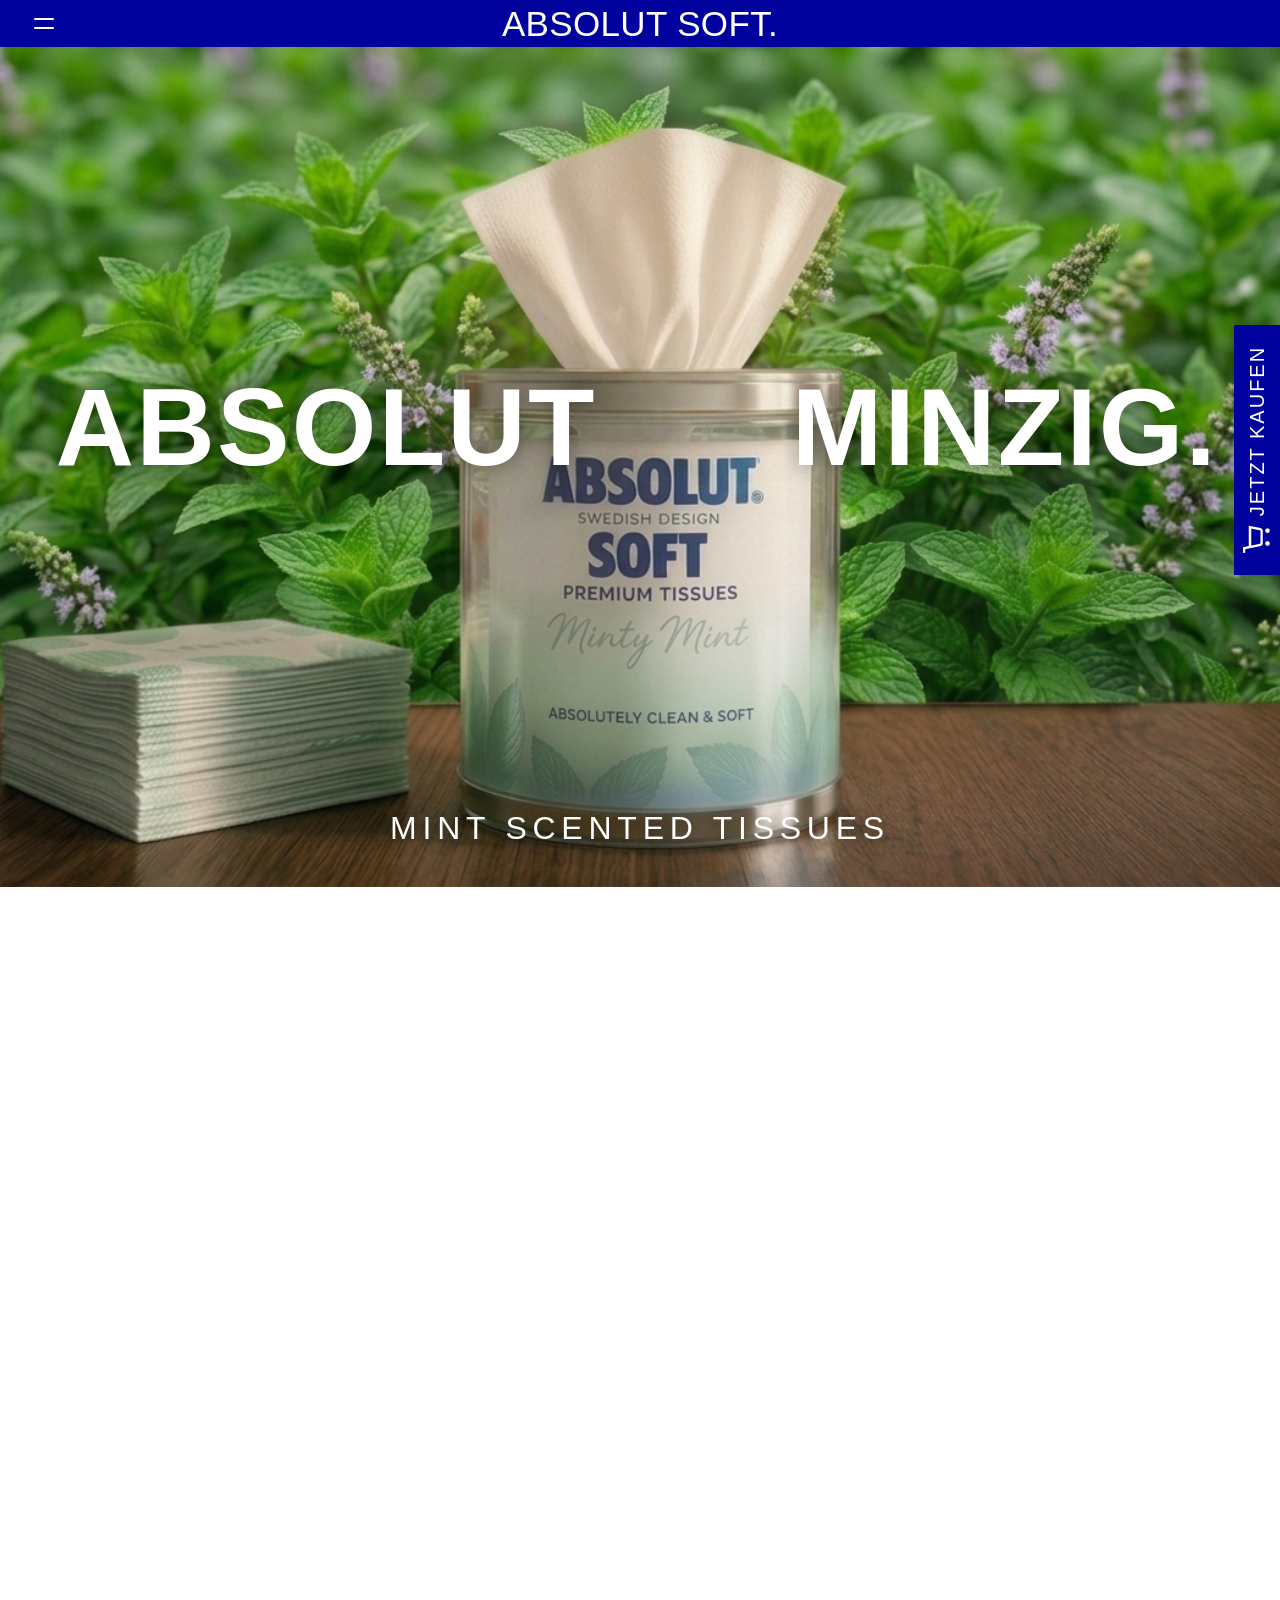
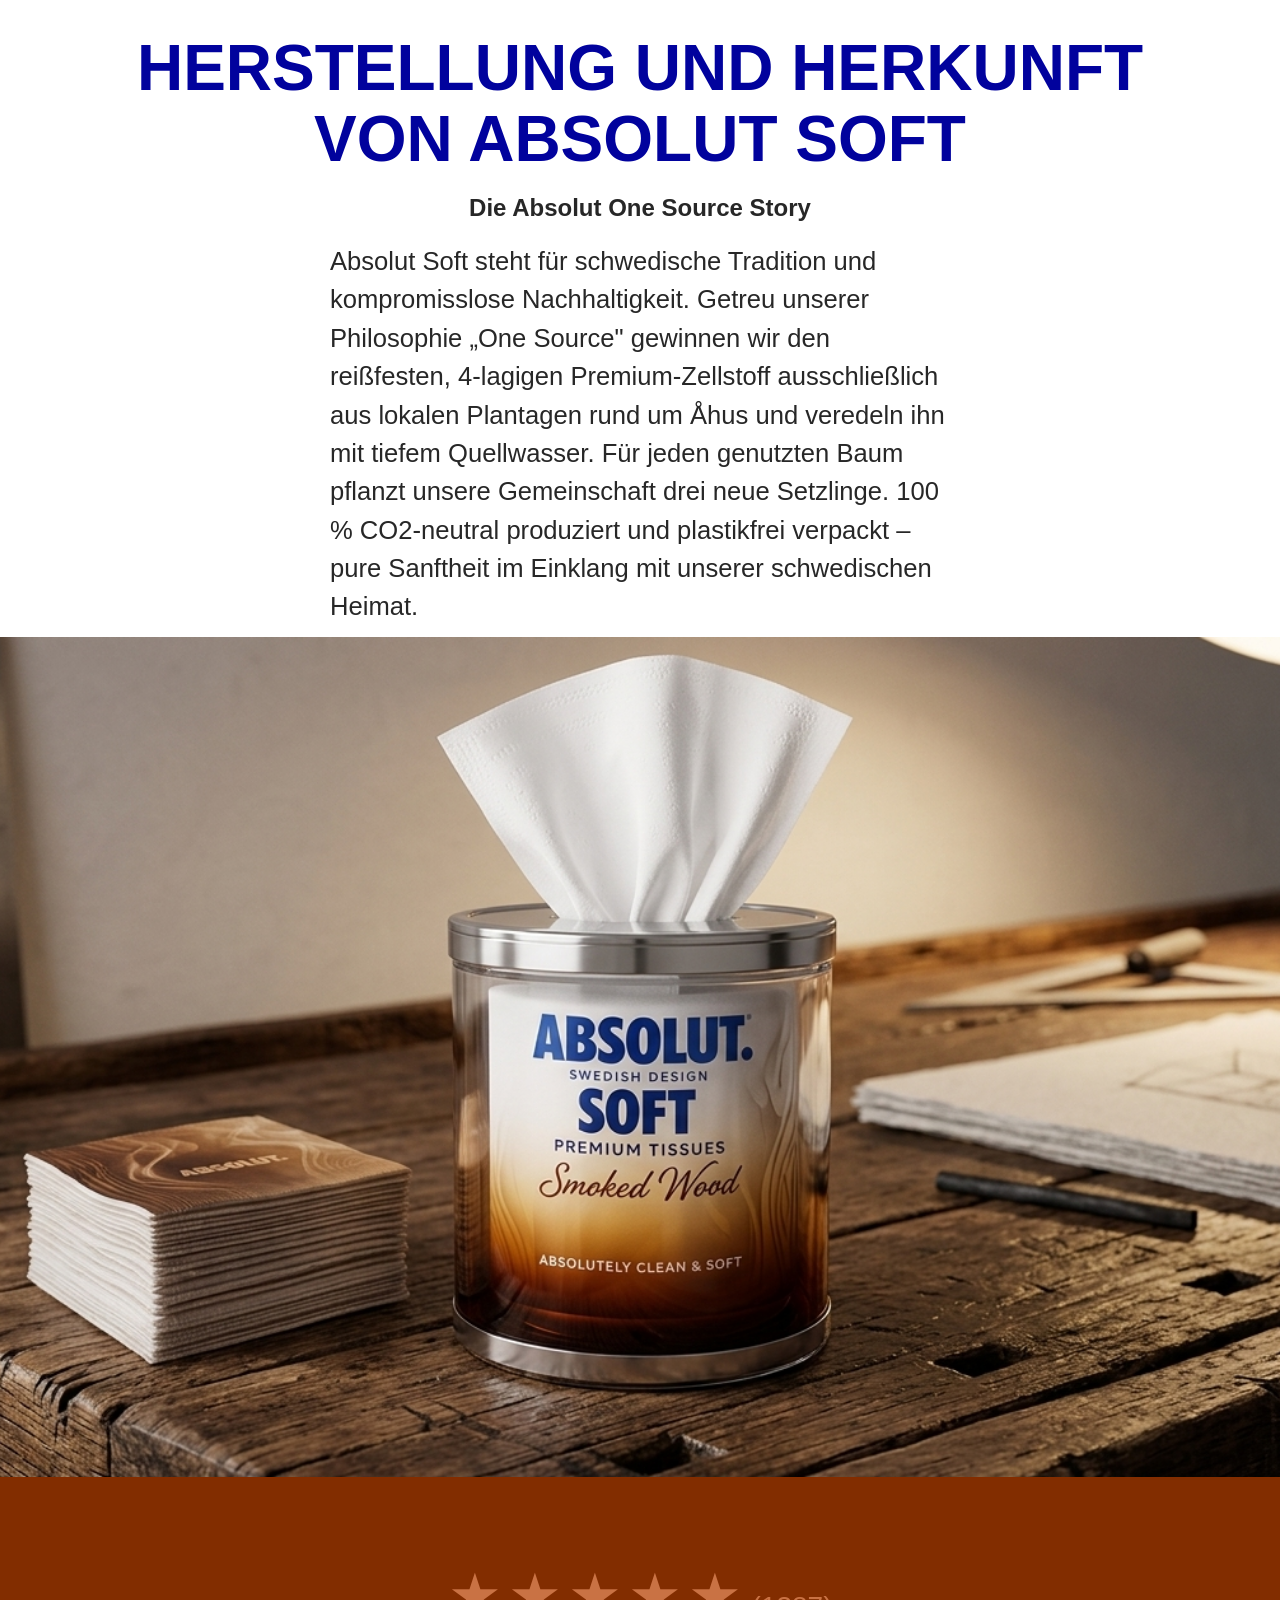
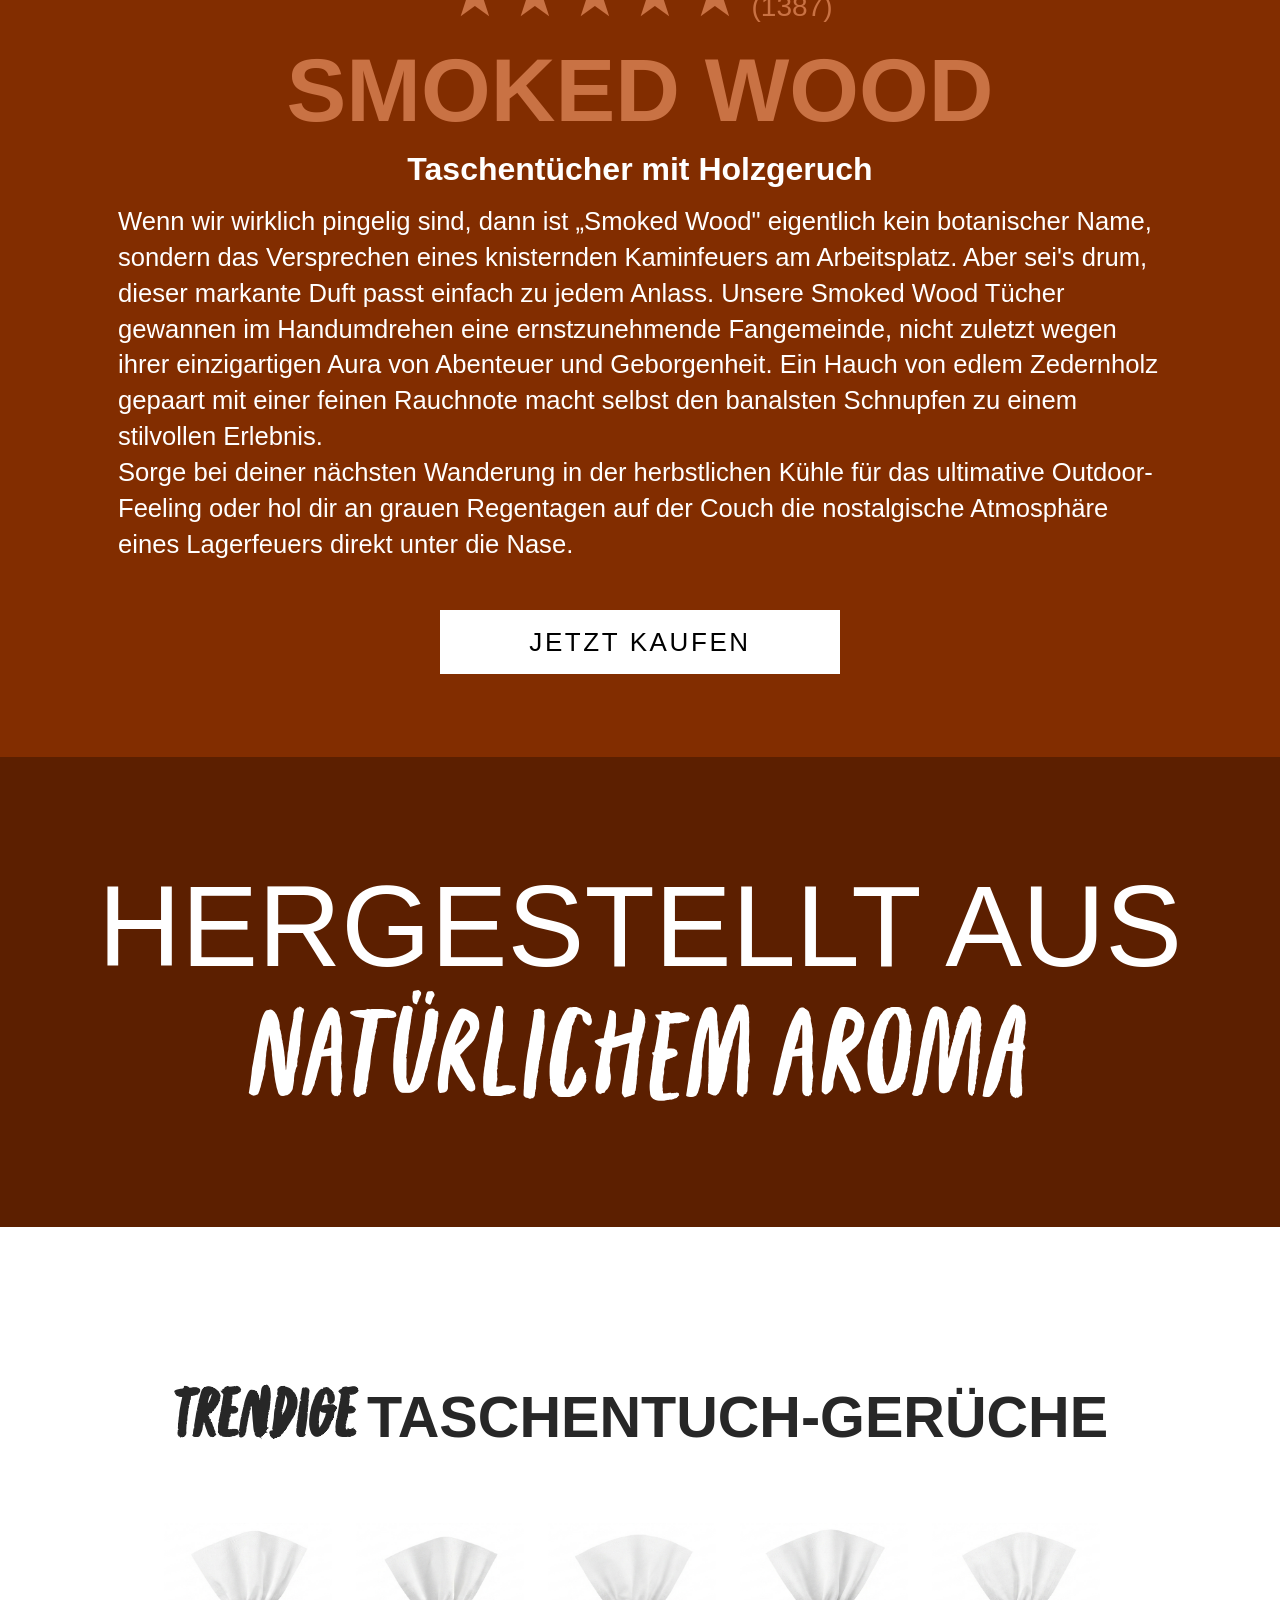
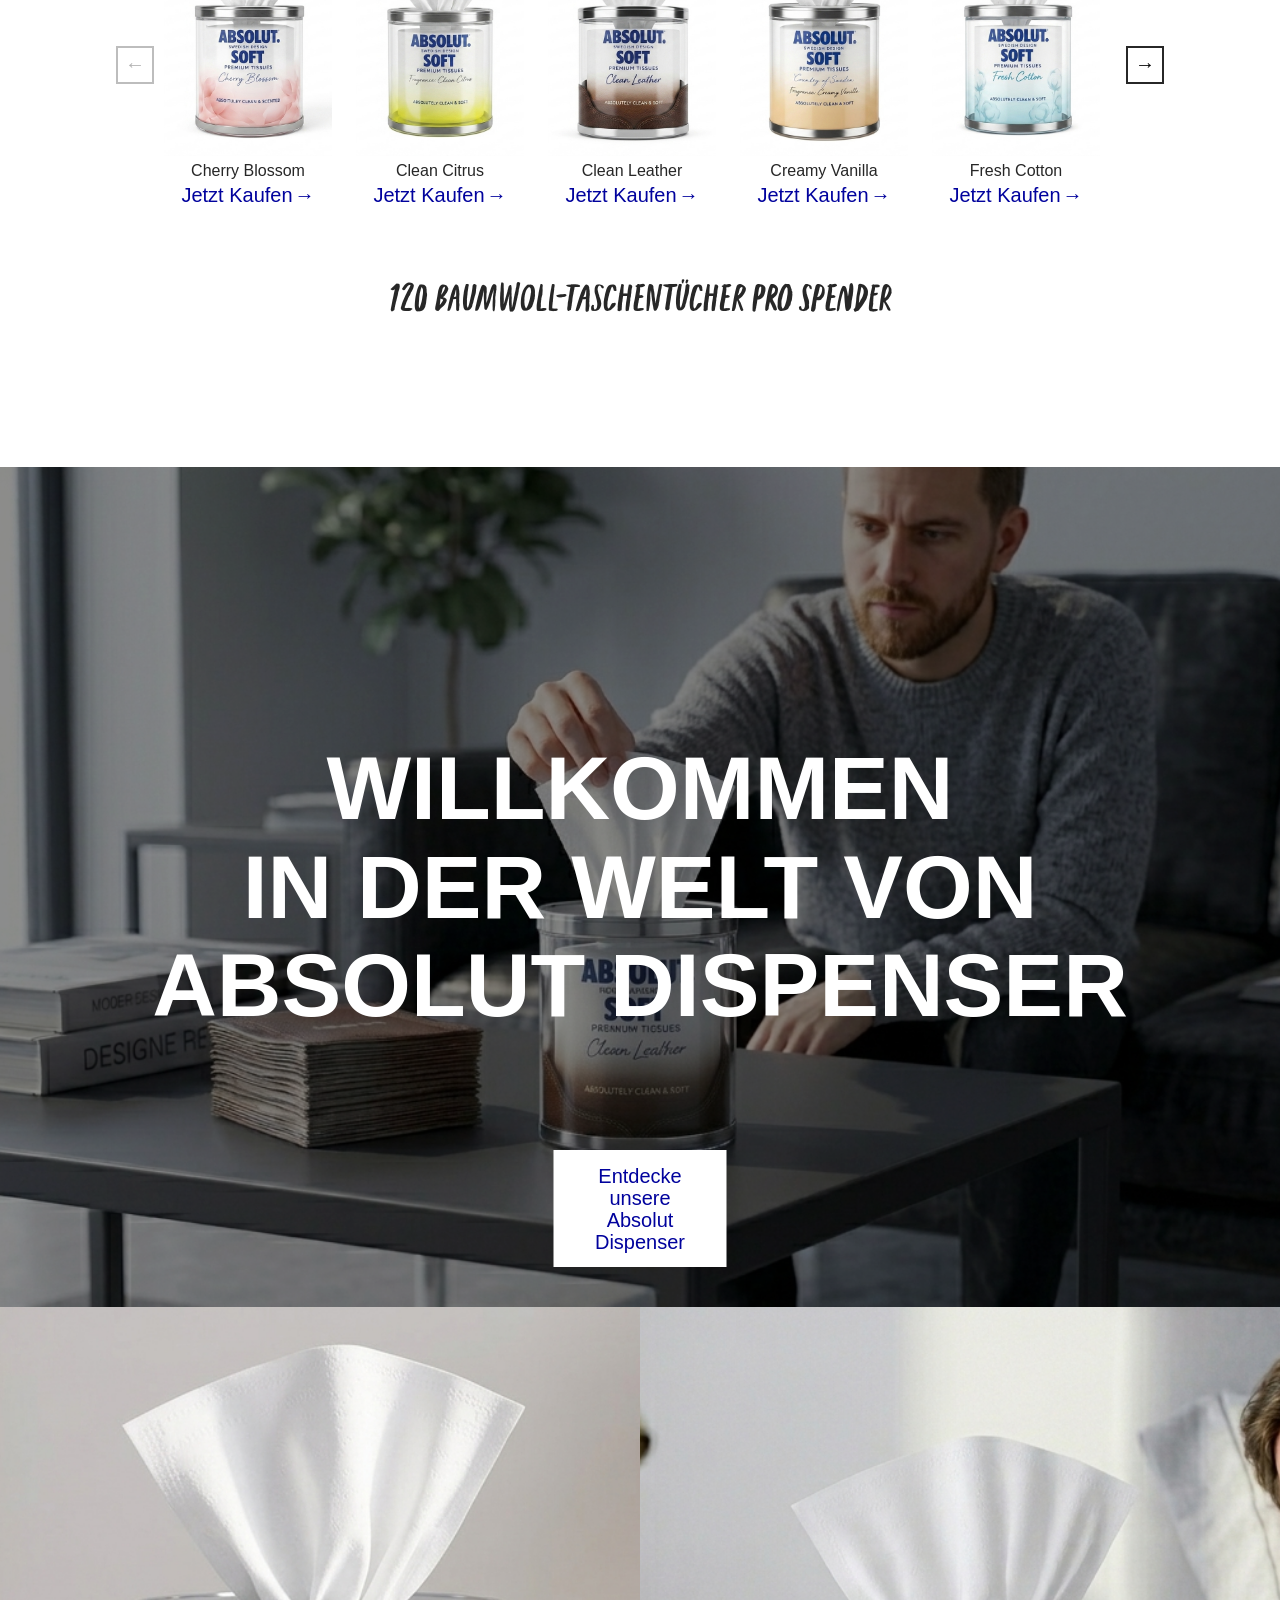
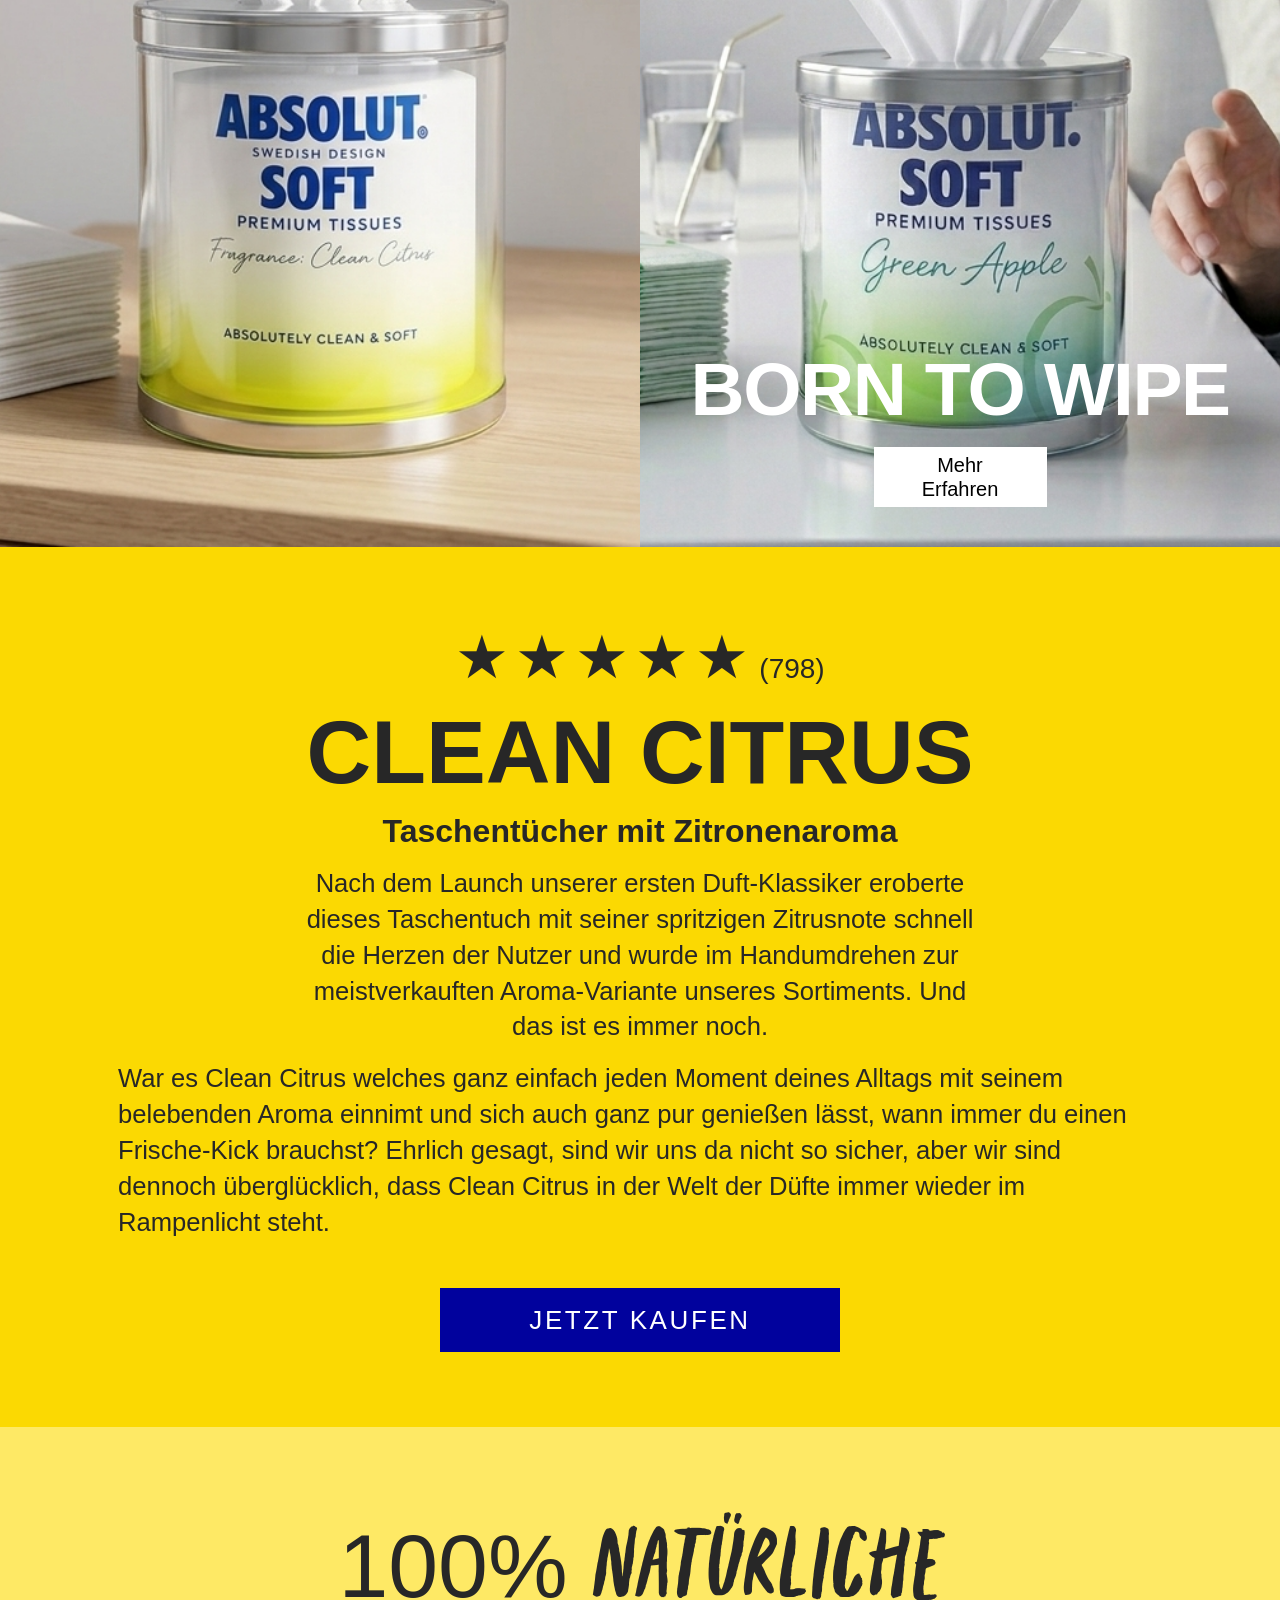
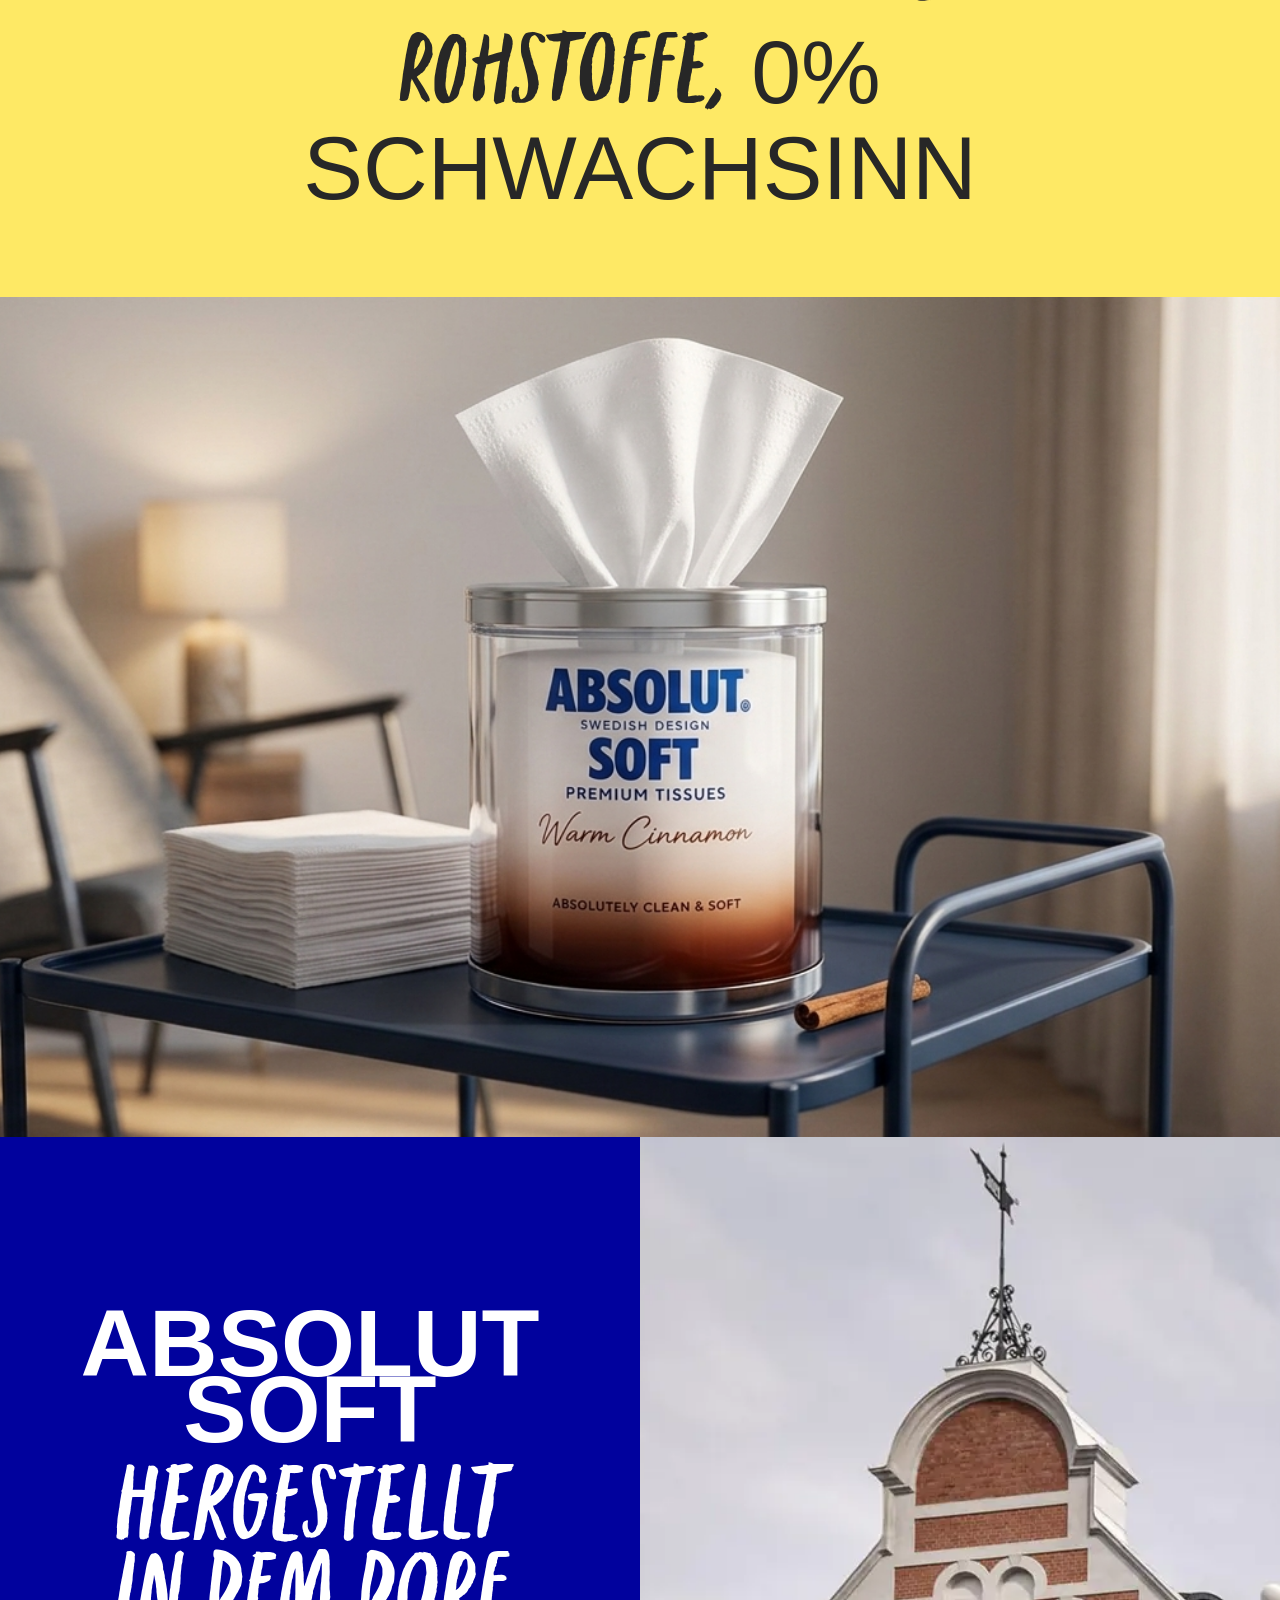
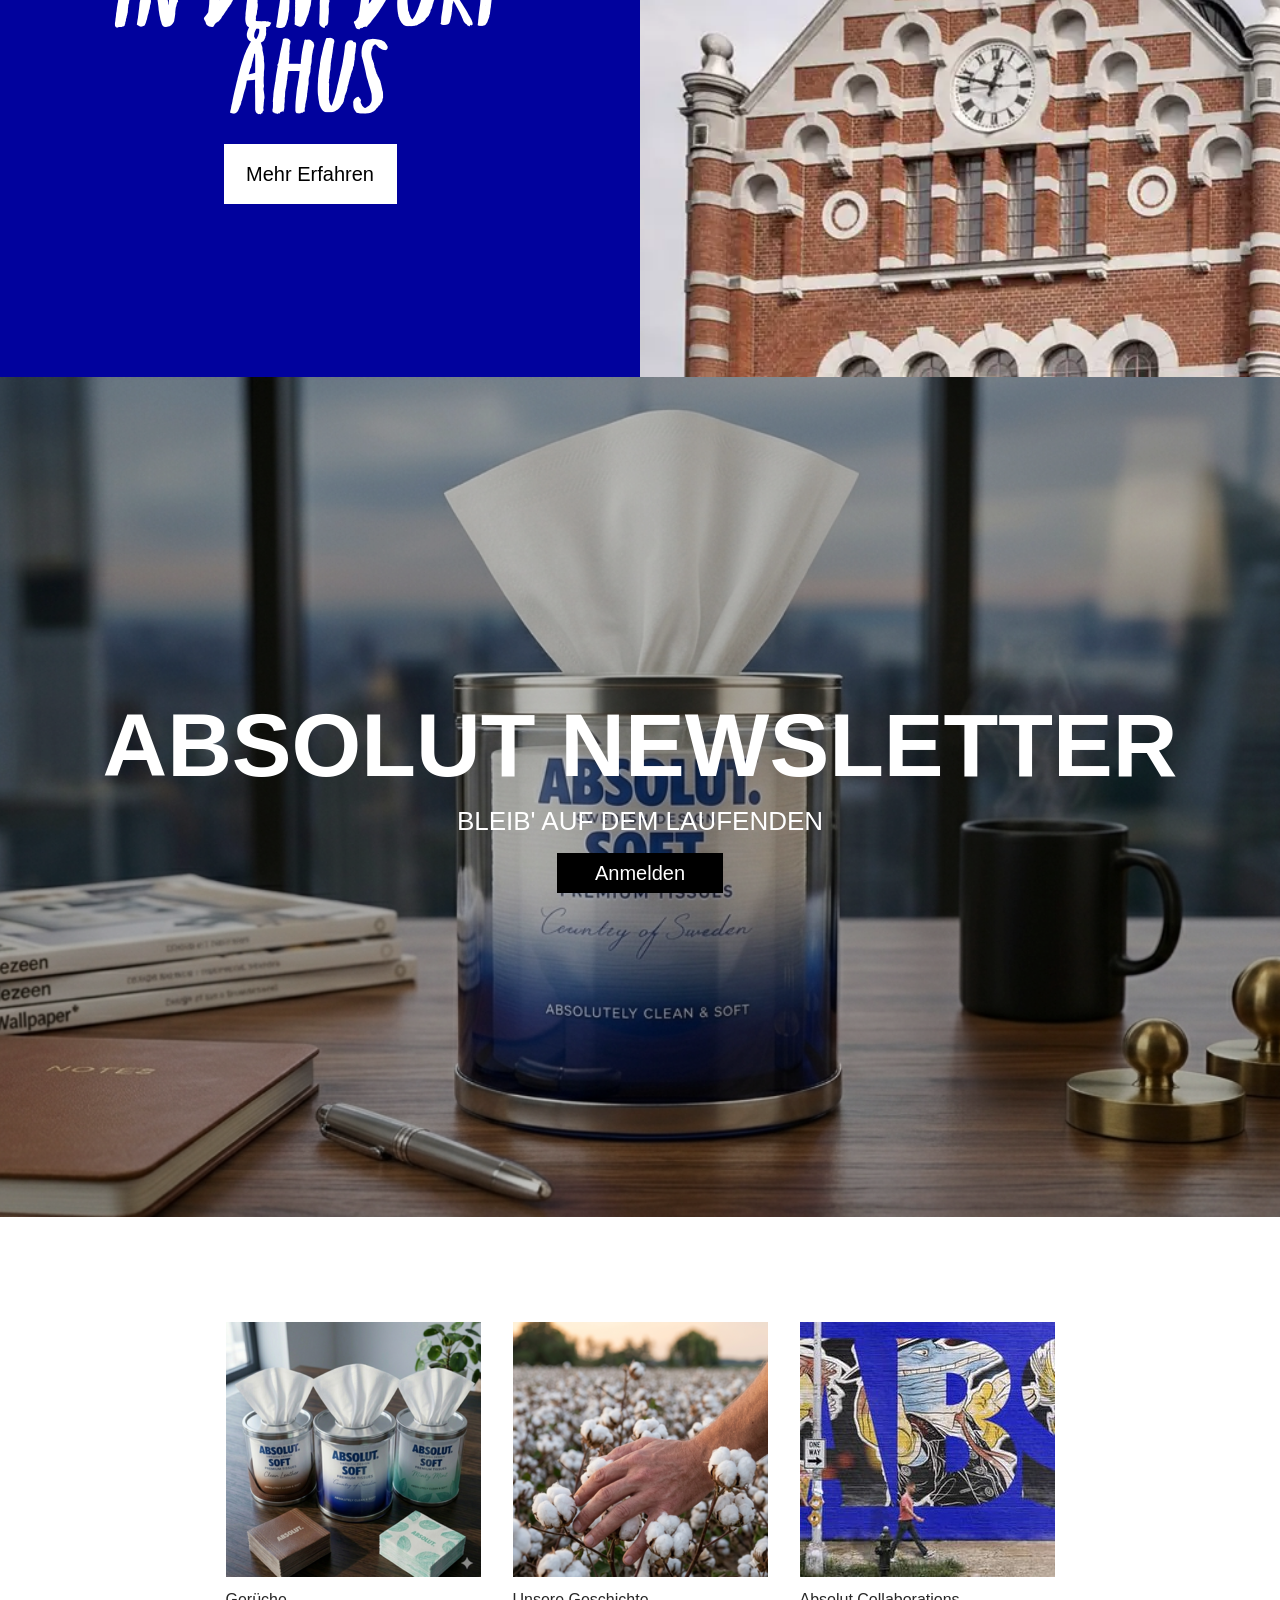
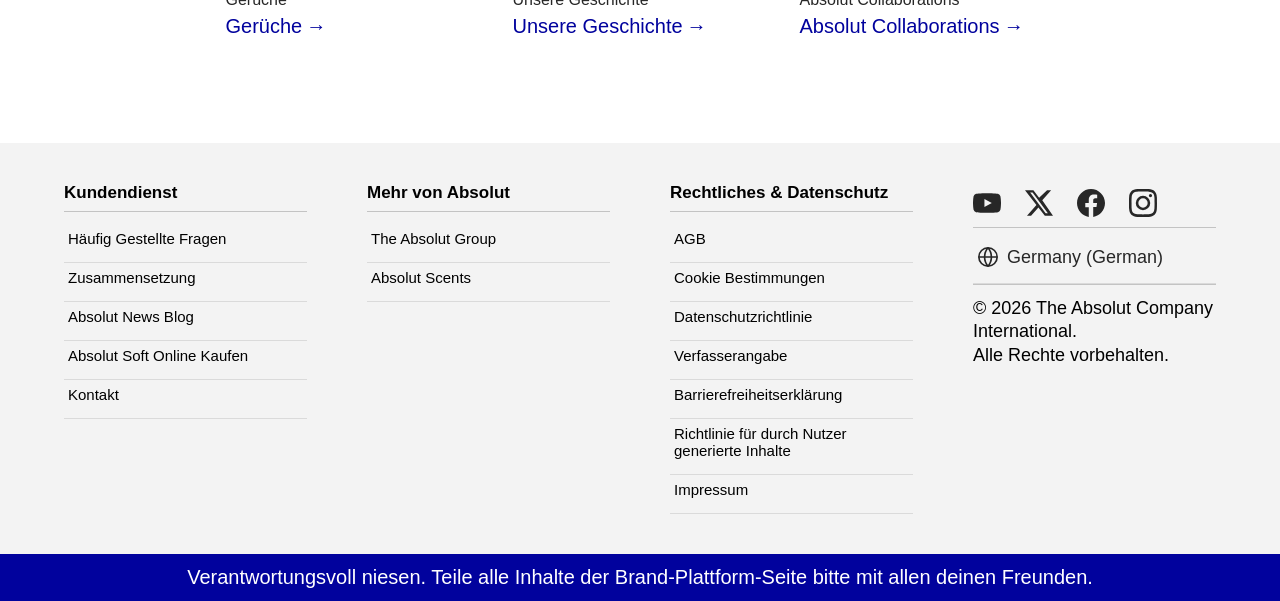
==== index.html @ 833c2b72 "1. upload" ====
<!DOCTYPE html>
<html lang="de">

<head>
    <meta charset="UTF-8" />
    <meta name="viewport" content="width=device-width, initial-scale=1.0" />
    <title>Absolut Soft - Absolut Premium Taschentücher aus Schweden | Offizielle Website</title>
    <link rel="stylesheet" href="style.css" />
    <link rel="shortcut icon" type="image/png" href="Bilder/Favicon/Spender.png">
</head>

<body>

    <!-- HEADER -->
    <header class="site-header">
        <button class="burger-menu" aria-label="Menü öffnen">
            <span></span>
            <span></span>
        </button>
        <a href="#" class="header-title" onclick="window.scrollTo({top:0,behavior:'smooth'});return false;">ABSOLUT
            SOFT.</a>
    </header>

    <!-- BURGER NAV OVERLAY -->
    <div class="nav-overlay" id="navOverlay">
        <nav class="nav-panel">
            <!-- Close X button injected by JS -->
            <div class="nav-spacer"></div>
            <ul class="nav-links">
                <li class="nav-item">
                    <a href="index.html">Taschentücher</a>
                </li>
                <li class="nav-item">
                    <a href="feuchttuch.html">Feuchttücher</a>
                </li>
                <li class="nav-item">
                    <a href="stofftuch.html">Stofftücher</a>
                </li>
            </ul>
        </nav>
    </div>

    <!-- FIXED SIDE BUTTON -->
    <a href="#" class="side-buy-btn">
        <svg class="cart-icon" viewBox="0 0 24 24" fill="none" stroke="currentColor" stroke-width="2">
            <circle cx="9" cy="21" r="1" />
            <circle cx="20" cy="21" r="1" />
            <path d="M1 1h4l2.68 13.39a2 2 0 0 0 2 1.61h9.72a2 2 0 0 0 2-1.61L23 6H6" />
        </svg>
        <span>JETZT KAUFEN</span>
    </a>

    <!-- LANGUAGE MODAL (shared, injected once) -->
    <div class="lang-modal-backdrop" id="langModalBackdrop">
        <div class="lang-modal">
            <button class="lang-modal-close" id="langModalClose" aria-label="Schließen">&times;</button>
            <p class="lang-modal-title">Sprache / Region</p>
            <span class="lang-modal-option active" data-value="Germany (German)">Germany (German)</span>
            <span class="lang-modal-option" data-value="United Kingdom (English)">United Kingdom (English)</span>
            <span class="lang-modal-option" data-value="Sweden (Svenska)">Sweden (Svenska)</span>
        </div>
    </div>

    <!-- SECTION 1: Hero Image -->
    <section class="section section-1">
        <img src="Bilder/Spender/HERO.png" alt="Absolut Soft Hero" class="section-img hero-desktop" />
        <img src="Bilder/Spender/HERO.png" alt="Absolut Soft Hero" class="section-img hero-mobile" />
        <div class="hero-overlay">
            <div class="hero-overlay-middle">
                <span class="hero-text-left">ABSOLUT</span>
                <span class="hero-text-right">MINZIG.</span>
            </div>
            <div class="hero-overlay-bottom">
                <!-- visible on mobile only -->
                <span class="hero-text-mobile-title">ABSOLUT&nbsp;&nbsp;MINZIG.</span>
                <!-- visible on both -->
                <span class="hero-text-bottom">MINT SCENTED TISSUES</span>
            </div>
        </div>
    </section>

    <!-- SECTION 2: Video -->
    <section class="section section-2">
        <video class="section-video" autoplay muted loop playsinline>
            <source src="Bilder/Drohnenflug.mp4" type="video/mp4" />
        </video>
    </section>

    <!-- SECTION 3: Text / Herstellung -->
    <section class="section section-3">
        <div class="section-3-inner">
            <h1 class="section-3-headline">
                HERSTELLUNG UND HERKUNFT<br />VON ABSOLUT SOFT
            </h1>
            <h2 class="section-3-subheadline">Die Absolut One Source Story</h2>
            <div class="section-3-textblock">
                <p class="section-3-text">
                    Absolut Soft steht für schwedische Tradition und kompromisslose Nachhaltigkeit.
                    Getreu unserer Philosophie „One Source" gewinnen wir den reißfesten, 4-lagigen
                    Premium-Zellstoff ausschließlich aus lokalen Plantagen rund um Åhus und veredeln
                    ihn mit tiefem Quellwasser. Für jeden genutzten Baum pflanzt unsere Gemeinschaft
                    drei neue Setzlinge. 100 % CO2-neutral produziert und plastikfrei verpackt – pure
                    Sanftheit im Einklang mit unserer schwedischen Heimat.
                </p>
            </div>
        </div>
    </section>

    <!-- SECTION 4: Image -->
    <section class="section section-4">
        <img src="Bilder/Spender/1440x660/Smoked Wood.png" alt="Absolut Soft Section 4" class="section-img" />
    </section>

    <!-- SECTION 5: Smoked Wood -->
    <section class="section section-5">
        <div class="section-5-top">
            <div class="stars">
                <span>★</span><span>★</span><span>★</span><span>★</span><span>★</span><span
                    class="stars-count">(1387)</span>
            </div>
            <h2 class="sec5-headline">SMOKED WOOD</h2>
            <h3 class="sec5-subheadline">Taschentücher mit Holzgeruch</h3>
            <div class="sec5-textblock">
                <p>Wenn wir wirklich pingelig sind, dann ist „Smoked Wood" eigentlich kein botanischer Name, sondern das
                    Versprechen eines knisternden Kaminfeuers am Arbeitsplatz. Aber sei's drum, dieser markante Duft
                    passt einfach zu jedem Anlass.
                    Unsere Smoked Wood Tücher gewannen im Handumdrehen eine ernstzunehmende Fangemeinde, nicht zuletzt
                    wegen ihrer einzigartigen Aura von Abenteuer und Geborgenheit. Ein Hauch von edlem Zedernholz
                    gepaart mit einer feinen Rauchnote macht selbst den banalsten Schnupfen zu einem stilvollen
                    Erlebnis. <br>
                    Sorge bei deiner nächsten Wanderung in der herbstlichen Kühle für das ultimative Outdoor-Feeling
                    oder hol dir an grauen Regentagen auf der Couch die nostalgische Atmosphäre eines Lagerfeuers direkt
                    unter die Nase. </p>
            </div>
            <a href="#" class="btn-white-black">JETZT KAUFEN</a>
        </div>
        <div class="section-5-bottom">
            <p class="sec5-bottom-text">
                <span class="sec5-bottom-top">HERGESTELLT AUS</span>
                <span class="sec5-bottom-handwritten">NATÜRLICHEM AROMA</span>
            </p>
        </div>
    </section>

    <!-- SECTION 6: Trendige Gerüche -->
    <section class="section section-6">
        <div class="section-6-inner">
            <h2 class="sec6-headline">
                <span class="sec6-handwritten">TRENDIGE</span>
                <span class="sec6-futura"> TASCHENTUCH-GERÜCHE</span>
            </h2>
            <div class="scent-slider-wrapper">
                <button class="slider-arrow slider-prev" aria-label="Zurück">&#8592;</button>
                <div class="scent-slider-viewport">
                    <div class="scent-slider" id="scentSlider">
                        <div class="scent-item">
                            <img src="Bilder/Spender/Freigestellt/Cherry Blossom.png" alt="Cherry Blossom"
                                class="scent-img" />
                            <p class="scent-name">Cherry Blossom</p>
                            <a href="#" class="scent-buy">Jetzt Kaufen &rarr;</a>
                        </div>
                        <div class="scent-item">
                            <img src="Bilder/Spender/Freigestellt/Clean Citrus.png" alt="Clean Citrus"
                                class="scent-img" />
                            <p class="scent-name">Clean Citrus</p>
                            <a href="#" class="scent-buy">Jetzt Kaufen &rarr;</a>
                        </div>
                        <div class="scent-item">
                            <img src="Bilder/Spender/Freigestellt/Clean Leather.png" alt="Clean Leather"
                                class="scent-img" />
                            <p class="scent-name">Clean Leather</p>
                            <a href="#" class="scent-buy">Jetzt Kaufen &rarr;</a>
                        </div>
                        <div class="scent-item">
                            <img src="Bilder/Spender/Freigestellt/Creamy Vanilla.png" alt="Creamy Vanilla"
                                class="scent-img" />
                            <p class="scent-name">Creamy Vanilla</p>
                            <a href="#" class="scent-buy">Jetzt Kaufen &rarr;</a>
                        </div>
                        <div class="scent-item">
                            <img src="Bilder/Spender/Freigestellt/Fresh Cotton.png" alt="Fresh Cotton"
                                class="scent-img" />
                            <p class="scent-name">Fresh Cotton</p>
                            <a href="#" class="scent-buy">Jetzt Kaufen &rarr;</a>
                        </div>
                        <div class="scent-item">
                            <img src="Bilder/Spender/Freigestellt/Green Apple.png" alt="Green Apple"
                                class="scent-img" />
                            <p class="scent-name">Green Apple</p>
                            <a href="#" class="scent-buy">Jetzt Kaufen &rarr;</a>
                        </div>
                        <div class="scent-item">
                            <img src="Bilder/Spender/Freigestellt/Minty Mint.png" alt="Minty Mint" class="scent-img" />
                            <p class="scent-name">Minty Mint</p>
                            <a href="#" class="scent-buy">Jetzt Kaufen &rarr;</a>
                        </div>
                        <div class="scent-item">
                            <img src="Bilder/Spender/Freigestellt/Scentless.png" alt="Scentless" class="scent-img" />
                            <p class="scent-name">Scentless</p>
                            <a href="#" class="scent-buy">Jetzt Kaufen &rarr;</a>
                        </div>
                        <div class="scent-item">
                            <img src="Bilder/Spender/Freigestellt/Smoked Wood.png" alt="Smoked Wood"
                                class="scent-img" />
                            <p class="scent-name">Smoked Wood</p>
                            <a href="#" class="scent-buy">Jetzt Kaufen &rarr;</a>
                        </div>
                        <div class="scent-item">
                            <img src="Bilder/Spender/Freigestellt/Soft Peach.png" alt="Soft Peach" class="scent-img" />
                            <p class="scent-name">Soft Peach</p>
                            <a href="#" class="scent-buy">Jetzt Kaufen &rarr;</a>
                        </div>
                        <div class="scent-item">
                            <img src="Bilder/Spender/Freigestellt/Warm Cinnamon.png" alt="Warm Cinnamon"
                                class="scent-img" />
                            <p class="scent-name">Warm Cinnamon</p>
                            <a href="#" class="scent-buy">Jetzt Kaufen &rarr;</a>
                        </div>
                    </div>
                </div>
                <button class="slider-arrow slider-next" aria-label="Weiter">&#8594;</button>
            </div>
            <p class="sec6-bottom-text">120 BAUMWOLL-TASCHENTÜCHER PRO SPENDER</p>
        </div>
    </section>

    <!-- SECTION 7: Absolut Dispenser -->
    <section class="section section-7">
        <img src="Bilder/Spender/1440x660/Clean Leather - Person.png" alt="Dispenser Background" class="section-7-bg" />
        <div class="section-7-inner">
            <h2 class="sec7-headline">WILLKOMMEN<br> IN DER WELT VON <br>ABSOLUT DISPENSER</h2>
        </div>
        <a href="#" class="btn-blue-dispenser">Entdecke <br> unsere<br />Absolut <br> Dispenser</a>
    </section>

    <!-- SECTION 8: Born to Wipe -->
    <!-- Desktop: left = Clean Citrus, right = Green Apple Person -->
    <!-- Mobile: shows Clean Citrus image (right slot, src swapped via CSS/JS) -->
    <section class="section section-8">
        <div class="section-8-left">
            <img src="Bilder/Spender/1440x660/Clean Citrus.png" alt="Absolut Soft Left" class="section-8-img" />
        </div>
        <div class="section-8-right">
            <!-- Desktop: Green Apple Person; Mobile: overridden to Clean Citrus via JS -->
            <img src="Bilder/Spender/1440x660/Green Apple - Person.png" alt="Born to Wipe"
                class="section-8-img section-8-img-right" id="sec8RightImg" />
            <div class="section-8-overlay">
                <h2 class="sec8-headline">BORN TO WIPE</h2>
                <a href="#" class="btn-white-more">Mehr<br>Erfahren</a>
            </div>
        </div>
    </section>

    <!-- SECTION 9: Clean Citrus -->
    <section class="section section-5 section-9">
        <div class="section-5-top">
            <div class="stars">
                <span>★</span><span>★</span><span>★</span><span>★</span><span>★</span><span
                    class="stars-count">(798)</span>
            </div>
            <h2 class="sec5-headline sec9-headline">CLEAN CITRUS</h2>
            <h3 class="sec5-subheadline sec9-subheadline">Taschentücher mit Zitronenaroma</h3>
            <div class="sec5-textblock sec9-textblock-1">
                <p>Nach dem Launch unserer ersten Duft-Klassiker eroberte dieses Taschentuch mit seiner spritzigen
                    Zitrusnote schnell die Herzen der Nutzer und wurde im Handumdrehen zur meistverkauften
                    Aroma-Variante unseres Sortiments. Und das ist es immer noch.</p>
            </div>
            <div class="sec5-textblock sec9-textblock-2">
                <p>War es Clean Citrus welches ganz einfach jeden Moment deines Alltags mit seinem belebenden Aroma
                    einnimt und sich auch ganz pur genießen lässt, wann immer du einen Frische-Kick brauchst? Ehrlich
                    gesagt, sind wir uns da nicht so sicher, aber wir sind dennoch überglücklich, dass Clean Citrus in
                    der Welt der Düfte immer wieder im Rampenlicht steht.</p>
            </div>
            <a href="#" class="btn-white-black btn-sec9">JETZT KAUFEN</a>
        </div>
        <div class="section-5-bottom sec9-bottom">
            <p class="sec5-bottom-text sec9-bottom-text-override">
                <span class="sec9-line1">100% <span class="sec9-handwritten">NATÜRLICHE</span></span>
                <span class="sec9-line2"><span class="sec9-handwritten">ROHSTOFFE,</span> 0%</span>
                <span class="sec9-line3">SCHWACHSINN</span>
            </p>
        </div>
    </section>

    <!-- SECTION 10: Image -->
    <section class="section section-10">
        <img src="Bilder/Spender/1440x660/Warm Cinnamon.png" alt="Absolut Soft Section 10" class="section-img" />
    </section>

    <!-- SECTION 11: Åhus Split -->
    <section class="section section-11">
        <div class="section-11-left">
            <div class="sec11-text-inner">
                <h2 class="sec11-headline">ABSOLUT SOFT</h2>
                <p class="sec11-handwritten">HERGESTELLT <br> IN DEM DORF ÅHUS</p>
                <a href="#" class="btn-white-more sec11-btn">Mehr Erfahren</a>
            </div>
        </div>
        <div class="section-11-right">
            <img src="Bilder/Factory.png" alt="Åhus" class="section-8-img" />
        </div>
    </section>

    <!-- SECTION 12: Newsletter -->
    <section class="section section-12">
        <img src="Bilder/Spender/1440x660/Scentless.png" alt="Newsletter" class="section-img section-12-bg" />
        <div class="section-12-overlay">
            <h2 class="sec12-headline">ABSOLUT NEWSLETTER</h2>
            <p class="sec12-sub">BLEIB' AUF DEM LAUFENDEN</p>
            <a href="#" class="btn-black-subscribe">Anmelden</a>
        </div>
    </section>

    <!-- SECTION 13: 3 Images -->
    <section class="section section-13">
        <div class="section-13-inner">
            <div class="three-img-grid">
                <div class="three-img-item">
                    <img src="Bilder/3-Spender.png" alt="Saubers" class="three-img" />
                    <p class="three-img-title">Gerüche</p>
                    <a href="#" class="three-img-link">Gerüche <span class="link-arrow">&rarr;</span></a>
                </div>
                <div class="three-img-item">
                    <img src="Bilder/Baumwolle.png" alt="Neues Einführen" class="three-img" />
                    <p class="three-img-title">Unsere Geschichte</p>
                    <a href="#" class="three-img-link">Unsere Geschichte <span class="link-arrow">&rarr;</span></a>
                </div>
                <div class="three-img-item">
                    <img src="Bilder/Collaborations.jpg" alt="Absolut Reinigung" class="three-img" />
                    <p class="three-img-title">Absolut Collaborations</p>
                    <a href="#" class="three-img-link">Absolut Collaborations <span class="link-arrow">&rarr;</span></a>
                </div>
            </div>
        </div>
    </section>

    <!-- SECTION 14: Footer -->
    <section class="section section-14">
        <footer class="site-footer">
            <div class="footer-columns">

                <div class="footer-col">
                    <h4 class="footer-col-title">Kundendienst</h4>
                    <div class="footer-divider"></div>
                    <ul class="footer-links">
                        <li><a href="#">Häufig Gestellte Fragen</a></li>
                        <li><a href="#">Zusammensetzung</a></li>
                        <li><a href="#">Absolut News Blog</a></li>
                        <li><a href="#">Absolut Soft Online Kaufen</a></li>
                        <li><a href="#">Kontakt</a></li>
                    </ul>
                </div>

                <div class="footer-col">
                    <h4 class="footer-col-title">Mehr von Absolut</h4>
                    <div class="footer-divider"></div>
                    <ul class="footer-links">
                        <li><a href="#">The Absolut Group</a></li>
                        <li><a href="#">Absolut Scents</a></li>
                    </ul>
                </div>

                <div class="footer-col">
                    <h4 class="footer-col-title">Rechtliches &amp; Datenschutz</h4>
                    <div class="footer-divider"></div>
                    <ul class="footer-links">
                        <li><a href="#">AGB</a></li>
                        <li><a href="#">Cookie Bestimmungen</a></li>
                        <li><a href="#">Datenschutzrichtlinie</a></li>
                        <li><a href="#">Verfasserangabe</a></li>
                        <li><a href="#">Barrierefreiheitserklärung</a></li>
                        <li><a href="#">Richtlinie für durch Nutzer <br>generierte Inhalte</a></li>
                        <li><a href="#">Impressum</a></li>
                    </ul>
                </div>

                <div class="footer-col footer-col-socials">
                    <div class="social-icons">
                        <a href="#" aria-label="YouTube" class="social-icon">
                            <svg viewBox="0 0 24 24" fill="currentColor">
                                <path
                                    d="M23.5 6.2a3 3 0 00-2.1-2.1C19.5 3.6 12 3.6 12 3.6s-7.5 0-9.4.5A3 3 0 00.5 6.2 31 31 0 000 12a31 31 0 00.5 5.8 3 3 0 002.1 2.1c1.9.5 9.4.5 9.4.5s7.5 0 9.4-.5a3 3 0 002.1-2.1A31 31 0 0024 12a31 31 0 00-.5-5.8zM9.8 15.5V8.5l6.3 3.5-6.3 3.5z" />
                            </svg>
                        </a>
                        <a href="#" aria-label="X" class="social-icon">
                            <svg viewBox="0 0 24 24" fill="currentColor">
                                <path
                                    d="M18.9 1h3.5l-7.6 8.7L24 23h-7l-5.5-7.2L5.2 23H1.7l8.1-9.3L0 1h7.2l4.9 6.5L18.9 1zm-1.2 19.8h1.9L6.5 2.9H4.4l13.3 17.9z" />
                            </svg>
                        </a>
                        <a href="#" aria-label="Facebook" class="social-icon">
                            <svg viewBox="0 0 24 24" fill="currentColor">
                                <path
                                    d="M24 12.1C24 5.4 18.6 0 12 0S0 5.4 0 12.1c0 6 4.4 11 10.1 11.9v-8.4H7.1v-3.5h3V9.4c0-3 1.8-4.6 4.5-4.6 1.3 0 2.7.2 2.7.2v3h-1.5c-1.5 0-1.9.9-1.9 1.8v2.2h3.3l-.5 3.5h-2.8V24C19.6 23.1 24 18.1 24 12.1z" />
                            </svg>
                        </a>
                        <a href="#" aria-label="Instagram" class="social-icon">
                            <svg viewBox="0 0 24 24" fill="currentColor">
                                <path
                                    d="M12 2.2c3.2 0 3.6 0 4.9.1 3.3.1 4.8 1.7 4.9 4.9.1 1.3.1 1.6.1 4.8s0 3.6-.1 4.8c-.1 3.2-1.7 4.8-4.9 4.9-1.3.1-1.6.1-4.9.1s-3.6 0-4.8-.1c-3.3-.1-4.8-1.7-4.9-4.9C2.2 15.6 2.2 15.3 2.2 12s0-3.6.1-4.8C2.4 3.9 4 2.3 7.2 2.3c1.2-.1 1.6-.1 4.8-.1zM12 0C8.7 0 8.3 0 7.1.1 2.7.3.3 2.7.1 7.1 0 8.3 0 8.7 0 12s0 3.7.1 4.9c.2 4.4 2.6 6.8 7 7C8.3 24 8.7 24 12 24s3.7 0 4.9-.1c4.4-.2 6.8-2.6 7-7 .1-1.2.1-1.6.1-4.9s0-3.7-.1-4.9c-.2-4.4-2.6-6.8-7-7C15.7 0 15.3 0 12 0zm0 5.8a6.2 6.2 0 100 12.4 6.2 6.2 0 000-12.4zM12 16a4 4 0 110-8 4 4 0 010 8zm6.4-11.8a1.4 1.4 0 100 2.8 1.4 1.4 0 000-2.8z" />
                            </svg>
                        </a>
                    </div>
                    <div class="footer-divider footer-divider-socials"></div>
                    <div class="footer-language" id="footerLanguage">
                        <span class="footer-lang-globe">
                            <svg viewBox="0 0 24 24" fill="none" stroke="currentColor" stroke-width="1.8" width="22"
                                height="22">
                                <circle cx="12" cy="12" r="10" />
                                <path d="M2 12h20M12 2a15.3 15.3 0 010 20M12 2a15.3 15.3 0 000 20" />
                            </svg>
                        </span>
                        <span class="footer-lang-text" id="footerLangDisplay">Germany (German)</span>
                        <!-- old dropdown hidden via CSS – modal is used instead -->
                        <div class="footer-lang-dropdown" id="footerLangDropdown"></div>
                    </div>
                    <div class="footer-divider footer-divider-lang"></div>
                    <p class="footer-copy-text">2026 The Absolut Company <br>International.<br>Alle Rechte vorbehalten.
                    </p>
                </div>

            </div>
        </footer>

        <div class="footer-bar">
            <p>Verantwortungsvoll niesen. Teile alle Inhalte der Brand-<span
                    class="footer-bar-brand-break"><br></span>Plattform-Seite bitte mit allen deinen Freunden.</p>
        </div>
    </section>

    <script src="scripts.js"></script>
</body>

</html>
---- style.css ----
/* =============================================
   ABSOLUT SOFT – style.css (shared)
   ============================================= */

@font-face {
    font-family: 'Absolut';
    src: url('fonts/absolut-bold.woff') format('woff');
    font-weight: bold;
    font-style: normal;
}

@font-face {
    font-family: 'Absolut';
    src: url('fonts/absolut-regular.woff') format('woff');
    font-weight: normal;
    font-style: normal;
}

@font-face {
    font-family: 'Absolut Handwritten';
    src: url('fonts/absolut-handwritten-regular.woff') format('woff');
    font-weight: normal;
    font-style: normal;
}

:root {
    --blue: #01029D;
    --dark-text: #272727;
    --brown: #822D00;
    --brown-dark: #5c1f00;
    --gold: #C97244;
    --light-bg: #D9D9D9;
    --nav-bg: #E8E8E8;
    --white: #ffffff;
    --black: #000000;
    --font-futura-cond: 'Futura Condensed Extra', 'Arial Narrow', sans-serif;
    --font-futura: 'Futura', 'Century Gothic', Futura, sans-serif;
    --font-handwritten: 'Absolut Handwritten', cursive;

    /* Section 5/9 colors – overridden per page */
    --sec5-top-bg: var(--brown);
    --sec5-bottom-bg: var(--brown-dark);
    --sec5-headline-color: var(--gold);
    --sec9-top-bg: #FBD902;
    --sec9-bottom-bg: #FEE965;
    --sec9-text-color: var(--dark-text);
}

*,
*::before,
*::after {
    box-sizing: border-box;
    margin: 0;
    padding: 0;
}

/* ================================================
   SCROLL SNAP – seitenweise scrollen
   
   Funktioniert NUR wenn body der tatsächliche
   Scroll-Container ist:
     html { height: 100%; overflow: hidden; }
     body { height: 100vh; overflow-y: scroll; }
   
   body bekommt scroll-snap-type: y mandatory →
   jede .section mit scroll-snap-align: start rastet
   beim Scrollen ein.
   
   Section 5 + 9 (1350px, höher als Viewport):
   kein scroll-snap-stop: always → man scrollt frei
   durch und sieht auch den unteren Teil.
   Alle anderen Sections: scroll-snap-stop: always →
   Browser springt immer an den nächsten Snap-Punkt.
   ================================================ */

html {
    height: 100%;
    overflow: hidden;
}

body {
    font-family: var(--font-futura);
    color: var(--dark-text);
    background: var(--white);
    overflow-x: hidden;
    padding-top: 47px;
    /* Scroll-Container */
    height: 100vh;
    overflow-y: scroll;
    /* proximity statt mandatory: Browser rastet nur ein wenn man
       nahe genug am Snap-Punkt ist – wirkt deutlich weicher und
       lässt trotzdem das seitenweise Scrollen spürbar sein */
    scroll-snap-type: y proximity;
    scroll-behavior: smooth;
}

.section {
    width: 100%;
    position: relative;
    overflow: hidden;
    /* Jede Section ist ein Snap-Punkt */
    scroll-snap-align: start;
    /* Offset für den fixierten Header (47px) */
    scroll-margin-top: 47px;
}

/* Section 5 und 9 (1350px) werden via JS in zwei direkte
   body-Kinder aufgeteilt: .section-5-top (880px) und
   .section-5-bottom (470px). Nur direkte Kinder des
   Scroll-Containers (body) können Snap-Punkte sein –
   verschachtelte Elemente werden vom Browser ignoriert.
   
   Beide Teile bekommen scroll-snap-align: start und
   scroll-snap-stop: always → drei Scroll-Schritte:
   1. Section 5 Top  2. Section 5 Bottom  3. Section 6 */

/* Wrapper .section-5 / .section-9 bleibt für den Fall
   dass JS nicht läuft (dann scrollt man normal durch) */
.section-5,
.section-9 {
    scroll-snap-align: start;
}

/* Top-Teil: hohe Box mit dem Produkttext */
.section-5-top {
    height: 880px;
    scroll-snap-align: start;
    scroll-snap-stop: always;
    scroll-margin-top: 47px;
}

/* Bottom-Teil: 470px Banner – mit scroll-snap-align: center
   landet der Bottom-Teil mittig im Viewport, sodass weder
   der Top-Teil noch die nächste Section hineinragen. */
.section-5-bottom {
    height: 470px;
    scroll-snap-align: center;
    scroll-snap-stop: always;
}

/* Alle anderen Sections: stop: always → Pflicht-Einrasten */
.section:not(.section-5):not(.section-9) {
    scroll-snap-stop: always;
}

a {
    text-decoration: none;
}

img,
video {
    display: block;
}

ul {
    list-style: none;
}

/* ---- HEADER ---- */
.site-header {
    position: fixed;
    top: 0;
    left: 0;
    width: 100%;
    height: 47px;
    background: var(--blue);
    display: flex;
    align-items: center;
    justify-content: center;
    z-index: 1000;
}

.header-title {
    font-family: var(--font-futura-cond);
    color: var(--white);
    font-size: 35px;
    letter-spacing: 0.01em;
    cursor: pointer;
    text-decoration: none;
    display: inline-block;
}

.header-title:hover {
    opacity: 0.9;
}

/* ---- BURGER MENU ---- */
.burger-menu {
    position: absolute;
    left: 18px;
    background: none;
    border: none;
    cursor: pointer;
    display: flex;
    flex-direction: column;
    gap: 7px;
    padding: 6px 8px;
    border-radius: 50%;
    transition: background 0.25s;
    z-index: 1200;
    align-items: center;
    justify-content: center;
    width: 52px;
    height: 36px;
}

.burger-menu span {
    display: block;
    width: 20px;
    height: 2px;
    background: var(--white);
    border-radius: 1px;
    transition: transform 0.3s, opacity 0.3s, background 0.2s;
    position: relative;
    z-index: 1;
}

.burger-menu::before {
    content: '';
    position: absolute;
    width: 36px;
    height: 36px;
    top: 50%;
    left: 50%;
    transform: translate(-50%, -50%);
    border-radius: 50%;
    background: transparent;
    transition: background 0.2s;
    z-index: 0;
}

.burger-menu:hover::before {
    background: var(--white);
}

.burger-menu:hover span {
    background: var(--blue);
}

.burger-menu.open span:nth-child(1) {
    transform: translateY(9px) rotate(45deg);
}

.burger-menu.open span:nth-child(2) {
    transform: translateY(0) rotate(-45deg);
}

.nav-close-btn {
    position: absolute;
    top: 8px;
    left: 16px;
    background: none;
    border: none;
    cursor: pointer;
    width: 36px;
    height: 36px;
    display: flex;
    align-items: center;
    justify-content: center;
    z-index: 1250;
    font-size: 28px;
    color: var(--dark-text);
    transition: color 0.2s;
    padding: 0;
    line-height: 1;
}

.nav-close-btn:hover {
    color: var(--blue);
}

/* ---- NAV OVERLAY ---- */
.nav-overlay {
    position: fixed;
    top: 0;
    left: 0;
    width: 100%;
    height: 100vh;
    z-index: 1100;
    pointer-events: none;
    opacity: 0;
    transition: opacity 0.3s;
}

.nav-overlay.open {
    pointer-events: all;
    opacity: 1;
}

.nav-panel {
    width: 375px;
    height: 100%;
    background: var(--nav-bg);
    box-shadow: 4px 0 24px rgba(0, 0, 0, 0.18);
    transform: translateX(-100%);
    transition: transform 0.35s cubic-bezier(0.4, 0, 0.2, 1);
    display: flex;
    flex-direction: column;
    position: relative;
}

.nav-overlay.open .nav-panel {
    transform: translateX(0);
}

.nav-spacer {
    height: 80px;
    flex-shrink: 0;
}

.nav-links {
    list-style: none;
    padding: 0;
    margin: 0;
}

.nav-item {
    border-bottom: 1px solid rgba(0, 0, 0, 0.12);
    margin: 0 24px;
    transition: background 0.2s;
}

.nav-item:hover {
    background: rgba(255, 255, 255, 0.55);
    margin: 0;
    padding: 0 24px;
}

.nav-item a {
    display: block;
    padding: 16px 4px 16px 28px;
    font-family: var(--font-futura);
    font-size: 20px;
    color: var(--dark-text);
    transition: padding-left 0.2s, color 0.2s;
}

.nav-item:hover a {
    padding-left: 42px;
}

/* ---- FIXED SIDE BUTTON ---- */
.side-buy-btn {
    position: fixed;
    right: -102px;
    top: 50%;
    transform: translateY(-50%) rotate(-90deg);
    transform-origin: center center;
    width: 250px;
    height: 46px;
    background: var(--blue);
    color: var(--white);
    font-family: var(--font-futura-cond);
    font-size: 20px;
    letter-spacing: 0.1em;
    display: flex;
    align-items: center;
    justify-content: center;
    gap: 10px;
    z-index: 999;
    transition: right 0.3s ease;
}

.side-buy-btn:hover {
    height: 60px;
    right: -96px;
    background: #1113e3;
}

.side-buy-btn .cart-icon {
    width: 28px;
    height: 28px;
    flex-shrink: 0;
}

/* ---- SECTIONS BASE ---- */
.hero-desktop {
    display: block;
}

.hero-mobile {
    display: none;
}

@media (max-width: 768px) {
    .hero-desktop {
        display: none;
    }

    .hero-mobile {
        display: block;
    }
}

/* ---- SECTION 1, 4, 10 ---- */
.section-1 {
    height: 840px;
    position: relative;
}

.hero-overlay {
    position: absolute;
    inset: 0;
    z-index: 2;
    display: flex;
    flex-direction: column;
    justify-content: space-between;
    padding: 0 60px 60px 60px;
    pointer-events: none;
}

.hero-overlay-middle {
    flex: 1;
    display: flex;
    align-items: center;
    justify-content: space-between;
    /* HERO-TEXT FIX: Mindestabstand zwischen den beiden Texten.
       Verhindert Berührung bei Tablet-Breiten (769px–1100px). */
    gap: clamp(2rem, 6vw, 6rem);
    /* Kein Overflow-Clipping: Texte werden stattdessen kleiner */
    overflow: visible;
}

/* HERO-TEXT FIX: Schriftgröße fluid skalieren.
   Bei 1440px → 120px, bei 769px → ~65px (über clamp).
   Die Paddings in den Override-Dateien sind ebenfalls auf
   clamp() umgestellt – beide Mechanismen zusammen garantieren
   dauerhaften Abstand zwischen den Wörtern. */
.hero-text-left {
    font-family: var(--font-futura-cond);
    /* fluid: min 55px, bevorzugt 8.5vw, max 120px */
    font-size: clamp(55px, 8.5vw, 120px);
    font-weight: bold;
    color: var(--white);
    letter-spacing: 0.02em;
    line-height: 1;
    text-shadow: 0 2px 20px rgba(0, 0, 0, 0.35);
    /* Padding ebenfalls fluid */
    padding-left: clamp(0.5rem, 2vw, 2rem);
    white-space: nowrap;
    flex-shrink: 0;
}

.hero-text-right {
    font-family: var(--font-futura-cond);
    font-size: clamp(55px, 8.5vw, 120px);
    font-weight: bold;
    color: var(--white);
    letter-spacing: 0.02em;
    line-height: 1;
    text-align: right;
    text-shadow: 0 2px 20px rgba(0, 0, 0, 0.35);
    padding-right: clamp(0.5rem, 2.5vw, 2.5rem);
    white-space: nowrap;
    flex-shrink: 0;
}

.hero-overlay-bottom {
    text-align: center;
}

.hero-text-mobile-title {
    display: none;
}

.hero-text-bottom {
    font-family: var(--font-futura);
    font-size: 36px;
    font-weight: normal;
    color: var(--white);
    letter-spacing: 0.18em;
    text-transform: uppercase;
    text-shadow: 0 2px 16px rgba(0, 0, 0, 0.4);
}

.section-4 {
    height: 840px;
}

.section-10 {
    height: 840px;
}

.section-img {
    width: 100%;
    height: 100%;
    object-fit: cover;
    object-position: center;
    display: block;
}

/* ---- SECTION 2: Video ---- */
.section-2 {
    height: 675px;
}

.section-video {
    width: 100%;
    height: 100%;
    object-fit: cover;
    display: block;
}

/* ---- SECTION 3 ---- */
.section-3 {
    position: relative;
    height: 675px;
    display: flex;
    align-items: flex-start;
    justify-content: center;
    padding-top: 90px;
}

.section-3-inner {
    text-align: center;
    padding: 0 20px;
    width: 100%;
}

.section-3-headline {
    font-family: var(--font-futura-cond);
    font-size: 64px;
    color: var(--blue);
    line-height: 1.1;
    text-align: center;
    text-transform: uppercase;
}

.section-3-subheadline {
    font-family: var(--font-futura-cond);
    font-size: 24px;
    color: var(--dark-text);
    margin-top: 12px;
    text-align: center;
}

.section-3-textblock {
    max-width: 580px;
    margin: 0 auto;
    text-align: left;
    position: absolute;
    left: 50%;
    transform: translateX(-50%);
    bottom: 20px;
}

.section-3-text {
    font-family: var(--font-futura);
    font-size: 28px;
    color: var(--dark-text);
    line-height: 1.5;
}

/* ---- SECTION 5 & 9 ---- */
.section-5 {
    height: 1350px;
    display: flex;
    flex-direction: column;
}

.section-5-top {
    height: 880px;
    background: var(--sec5-top-bg);
    display: flex;
    flex-direction: column;
    align-items: center;
    justify-content: center;
    padding: 40px 60px;
    gap: 16px;
}

.section-5-bottom {
    height: 470px;
    background: var(--sec5-bottom-bg);
    display: flex;
    align-items: center;
    justify-content: center;
}

.stars {
    color: var(--gold);
    font-size: 60px;
    letter-spacing: 4px;
    display: flex;
    align-items: baseline;
    gap: 2px;
}

.stars-count {
    font-size: 28px;
    font-family: var(--font-futura);
    color: var(--gold);
    letter-spacing: 0;
    margin-left: 4px;
}

.sec5-headline {
    font-family: var(--font-futura-cond);
    font-size: 96px;
    color: var(--sec5-headline-color);
    text-transform: uppercase;
    line-height: 1;
    text-align: center;
}

.sec5-subheadline {
    font-family: var(--font-futura-cond);
    font-size: 32px;
    color: var(--white);
    text-align: center;
}

.sec5-textblock {
    max-width: 900px;
    text-align: left;
    width: 100%;
}

.sec5-textblock p {
    font-family: var(--font-futura);
    font-size: 28px;
    color: var(--white);
    line-height: 1.4;
    padding-bottom: 4rem;
}

.btn-white-black {
    display: inline-flex;
    align-items: center;
    justify-content: center;
    width: 400px;
    height: 64px;
    background: var(--white);
    color: var(--black);
    font-family: var(--font-futura-cond);
    font-size: 26px;
    letter-spacing: 0.1em;
    border: none;
    cursor: pointer;
    transition: background 0.2s;
}

.btn-white-black:hover {
    background: #f0f0f0;
}

.sec5-bottom-text {
    font-family: var(--font-futura-cond);
    text-align: center;
    line-height: 1.0;
    color: var(--white);
    display: flex;
    flex-direction: column;
    gap: 2px;
}

.sec5-bottom-top {
    font-family: var(--font-futura-cond);
    font-size: 120px;
    display: block;
    text-transform: uppercase;
    line-height: 1.0;
}

.sec5-bottom-handwritten {
    font-family: var(--font-handwritten);
    font-size: 140px;
    display: block;
    line-height: 1.0;
}

/* ---- Section 9 overrides ---- */
/* Nach dem JS-Unwrap sind .section-5-top/.section-5-bottom
   direkte body-Kinder mit zusätzlicher Klasse "section-9-top"
   bzw. "section-9-bottom" (vom Wrapper geerbt) SOWIE die
   Klasse "section-9" selbst via classList. Wir targeten
   sie daher direkt über ihre eigene Klasse + section-9: */
.section-9-top,
.section-5-top.section-9 {
    background: var(--sec9-top-bg) !important;
}

.section-9-bottom,
.section-5-bottom.section-9 {
    background: var(--sec9-bottom-bg) !important;
}

.sec9-headline {
    color: var(--sec9-text-color) !important;
}

.sec9-subheadline {
    color: var(--sec9-text-color) !important;
}

/* Nach Unwrap: .section-9-top ist direktes body-Kind,
   daher Descendant-Selektor .section-9-top .stars */
.section-9-top .stars,
.section-5-top.section-9 .stars {
    color: var(--sec9-text-color);
}

.section-9-top .stars-count,
.section-5-top.section-9 .stars-count {
    color: var(--sec9-text-color);
}

.sec9-textblock-1 {
    max-width: 700px !important;
}

.sec9-textblock-1 p {
    font-family: var(--font-futura-cond) !important;
    color: var(--sec9-text-color) !important;
    text-align: center !important;
    padding-bottom: 1rem !important;
}

.sec9-textblock-2 {
    margin-top: -1rem;
}

.sec9-textblock-2 p {
    font-family: var(--font-futura) !important;
    color: var(--sec9-text-color) !important;
    text-align: left !important;
    padding-bottom: 2rem !important;
}

.btn-sec9 {
    background: var(--blue) !important;
    color: var(--white) !important;
}

.btn-sec9:hover {
    background: #0d0fbc !important;
}

.sec9-bottom .sec5-bottom-text {
    color: var(--sec9-text-color) !important;
}

.sec9-bottom-text-override {
    display: flex;
    flex-direction: column;
    align-items: center;
    gap: 4px;
    color: var(--sec9-text-color) !important;
}

.sec9-line1 {
    font-family: var(--font-futura-cond);
    font-size: 96px;
    line-height: 1.0;
    display: block;
    text-transform: uppercase;
    color: var(--sec9-text-color);
}

.sec9-line2 {
    font-size: 96px;
    line-height: 1.0;
    display: block;
    text-transform: uppercase;
    color: var(--sec9-text-color);
}

.sec9-line3 {
    font-family: var(--font-futura-cond);
    font-size: 96px;
    line-height: 1.0;
    display: block;
    text-transform: uppercase;
    color: var(--sec9-text-color);
}

.sec9-handwritten {
    font-family: var(--font-handwritten);
    font-size: 110px;
    line-height: 1.0;
}

/* ---- Buttons ---- */
.btn-white-more {
    display: inline-flex;
    align-items: center;
    justify-content: center;
    text-align: center;
    width: 173px;
    height: 60px;
    background: var(--white);
    color: var(--black);
    font-family: var(--font-futura-cond);
    font-size: 20px;
    border: none;
    cursor: pointer;
    transition: background 0.2s;
    line-height: 1.2;
}

.btn-white-more:hover {
    background: #e8e8e8;
}

.btn-black-subscribe {
    display: inline-flex;
    align-items: center;
    justify-content: center;
    width: 166px;
    height: 40px;
    background: var(--black);
    color: var(--white);
    font-family: var(--font-futura-cond);
    font-size: 20px;
    border: none;
    cursor: pointer;
    transition: background 0.2s;
}

.btn-black-subscribe:hover {
    background: #333;
}

.btn-blue-dispenser {
    display: inline-flex;
    align-items: center;
    justify-content: center;
    width: 173px;
    height: 117px;
    background: var(--white);
    color: var(--blue);
    font-family: var(--font-futura-cond);
    font-size: 20px;
    text-align: center;
    line-height: 1.1;
    cursor: pointer;
    transition: background 0.2s;
}

/* ---- SECTION 6: Gerüche ---- */
.section-6 {
    height: 840px;
    display: flex;
    align-items: center;
    justify-content: center;
}

.section-6-inner {
    width: 100%;
    display: flex;
    flex-direction: column;
    align-items: center;
    gap: 0;
    padding: 40px 0;
}

.sec6-headline {
    text-align: center;
    font-size: 0;
    line-height: 1.2;
    margin-bottom: 68px;
}

.sec6-handwritten {
    font-family: var(--font-handwritten);
    font-size: 68px;
    color: var(--dark-text);
    padding-right: 10px;
}

.sec6-futura {
    font-family: var(--font-futura-cond);
    font-size: 58px;
    color: var(--dark-text);
    text-transform: uppercase;
}

.scent-slider-wrapper {
    width: 70%;
    display: flex;
    align-items: center;
    gap: 10px;
    padding: 0 20px;
    position: relative;
}

.scent-slider-viewport {
    flex: 1;
    overflow: hidden;
}

.scent-slider {
    display: flex;
    gap: 24px;
    transition: transform 0.4s ease;
    will-change: transform;
}

.scent-item {
    flex: 0 0 168px;
    text-align: center;
    overflow: hidden;
}

.scent-img {
    width: 168px;
    height: 233px;
    object-fit: cover;
    display: block;
    transition: transform 0.3s ease;
}

.scent-item:hover .scent-img {
    transform: scale(1.06);
}

.scent-item:hover .scent-name {
    color: var(--blue);
}

.scent-name {
    font-family: var(--font-futura-cond);
    font-size: 16px;
    color: var(--dark-text);
    margin-top: 6px;
    transition: color 0.25s ease;
}

.scent-buy {
    font-family: var(--font-futura);
    font-size: 20px;
    color: var(--blue);
    display: inline-flex;
    align-items: center;
    gap: 2px;
    margin-top: 4px;
}

.scent-buy:hover {
    text-decoration: underline;
}

.slider-arrow {
    background: none;
    border: 2px solid var(--dark-text);
    width: 38px;
    height: 38px;
    font-size: 20px;
    cursor: pointer;
    display: flex;
    align-items: center;
    justify-content: center;
    flex-shrink: 0;
    transition: background 0.2s, color 0.2s;
    z-index: 5;
    user-select: none;
}

.slider-arrow:hover {
    background: var(--dark-text);
    color: var(--white);
}

.sec6-bottom-text {
    font-family: var(--font-handwritten);
    font-size: 42px;
    color: var(--dark-text);
    text-align: center;
    margin-top: 68px;
}

/* ---- SECTION 7 ---- */
.section-7 {
    height: 840px;
    display: flex;
    flex-direction: column;
    align-items: center;
    justify-content: center;
    position: relative;
}

.section-7-bg {
    position: absolute;
    inset: 0;
    width: 100%;
    height: 100%;
    object-fit: cover;
    object-position: center;
    display: block;
}

.section-7::after {
    content: '';
    position: absolute;
    inset: 0;
    background: rgba(0, 0, 0, 0.45);
}

.section-7-inner {
    position: relative;
    z-index: 2;
    text-align: center;
    display: flex;
    flex-direction: column;
    align-items: center;
    flex: 1;
    justify-content: center;
}

.section-7 .btn-blue-dispenser {
    position: absolute;
    bottom: 40px;
    left: 50%;
    transform: translateX(-50%);
    z-index: 2;
}

.sec7-headline {
    font-family: var(--font-futura-cond);
    font-size: 96px;
    color: var(--white);
    text-transform: uppercase;
    max-width: 1100px;
    line-height: 1.1;
    text-align: center;
}

/* ---- SECTION 8 ---- */
.section-8 {
    height: 840px;
    display: flex;
}

.section-8-left,
.section-8-right {
    flex: 0 0 50%;
    width: 50%;
    position: relative;
    overflow: hidden;
}

.section-8-img {
    width: 100%;
    height: 100%;
    object-fit: cover;
}

.section-8-img-right {
    position: absolute;
    inset: 0;
}

.section-8-overlay {
    position: absolute;
    inset: 0;
    display: flex;
    flex-direction: column;
    align-items: center;
    justify-content: flex-end;
    gap: 20px;
    padding-bottom: 40px;
}

.sec8-headline {
    font-family: var(--font-futura-cond);
    font-size: 75px;
    color: var(--white);
    text-transform: uppercase;
    line-height: 1;
    text-align: center;
    letter-spacing: -0.02em;
}

.section-8-overlay .btn-white-more {
    text-align: center;
    line-height: 1.2;
}

/* ---- SECTION 11 ---- */
.section-11 {
    height: 840px;
    display: flex;
}

.section-11-left {
    flex: 0 0 50%;
    width: 50%;
    background: var(--blue);
    display: flex;
    align-items: center;
    justify-content: flex-end;
    padding: 40px 60px 40px 40px;
}

.section-11-right {
    flex: 0 0 50%;
    width: 50%;
    overflow: hidden;
}

.section-11-right img {
    width: 100%;
    height: 100%;
    object-fit: cover;
}

.sec11-text-inner {
    text-align: center;
    display: flex;
    flex-direction: column;
    align-items: center;
    gap: 16px;
}

.sec11-headline {
    font-family: var(--font-futura-cond);
    font-size: 95px;
    color: var(--white);
    text-transform: uppercase;
    line-height: 0.7;
}

.sec11-handwritten {
    font-family: var(--font-handwritten);
    font-size: 110px;
    color: var(--white);
    line-height: 0.8;
    text-align: center;
}

.sec11-btn {
    margin-top: 8px;
}

/* ---- SECTION 12 ---- */
.section-12 {
    height: 840px;
    position: relative;
}

.section-12-bg {
    position: absolute;
    inset: 0;
}

.section-12-overlay {
    position: absolute;
    inset: 0;
    display: flex;
    flex-direction: column;
    align-items: center;
    justify-content: center;
    gap: 16px;
    background: rgba(0, 0, 0, 0.25);
}

.sec12-headline {
    font-family: var(--font-futura-cond);
    font-size: 96px;
    color: var(--white);
    text-transform: uppercase;
    text-align: center;
    line-height: 1;
}

.sec12-sub {
    font-family: var(--font-futura);
    font-size: 26px;
    color: var(--white);
    text-align: center;
}

/* ---- SECTION 13 ---- */
.section-13 {
    height: 526px;
    display: flex;
    align-items: center;
    justify-content: center;
    /* center: section-13 (526px) wird mittig im Viewport zentriert */
    scroll-snap-align: center;
    scroll-snap-stop: always;
}

.section-13-inner {
    width: 100%;
    padding: 0 40px;
}

.three-img-grid {
    display: flex;
    justify-content: center;
    gap: 40px;
    align-items: flex-start;
}

.three-img-item {
    text-align: left;
    display: flex;
    flex-direction: column;
    align-items: start;
    gap: 6px;
}

.three-img {
    width: 255px;
    height: 255px;
    object-fit: cover;
    display: block;
}

.three-img-title {
    font-family: var(--font-futura-cond);
    font-size: 16px;
    color: var(--dark-text);
    margin-top: 8px;
}

.three-img-link {
    font-family: var(--font-futura);
    font-size: 20px;
    color: var(--blue);
    display: inline-flex;
    align-items: center;
    gap: 4px;
}

.three-img-link:hover {
    text-decoration: underline;
}

.three-img-link .link-arrow {
    display: inline-block;
    transition: transform 0.2s ease;
}

.three-img-link:hover .link-arrow {
    transform: translateX(5px);
}

/* ---- SECTION 14: Footer ---- */
.section-14 {
    display: flex;
    flex-direction: column;
    /* end: Der unterste Rand von section-14 (= blauer footer-bar)
       rastet am unteren Viewport-Rand ein. So sieht man beim
       Einrasten den kompletten Footer + blauen Balken unten. */
    scroll-snap-align: end;
    scroll-snap-stop: always;
}

.site-footer {
    flex: 1;
    height: 660px;
    background: rgb(243 243 243);
    padding: 40px 250px;
    display: flex;
    flex-direction: column;
    overflow: hidden;
}

.footer-columns {
    display: grid;
    grid-template-columns: 1fr 1fr 1fr 1fr;
    gap: 30px;
    flex: 1;
}

.footer-col {
    display: flex;
    flex-direction: column;
    overflow: hidden;
}

.footer-col-title {
    font-family: var(--font-futura);
    font-size: 20px;
    color: black;
    margin-bottom: 8px;
}

.footer-divider {
    width: 100%;
    height: 1px;
    background: rgba(0, 0, 0, 0.2);
    margin-bottom: 12px;
}

.footer-links {
    width: 100%;
}

.footer-links li {
    padding: 0;
    border-bottom: 1px solid rgba(0, 0, 0, 0.1);
    overflow: hidden;
}

.footer-links li:hover {
    background: rgba(255, 255, 255, 0.5);
}

.footer-links a {
    font-family: var(--font-futura);
    font-size: 18px;
    color: black;
    display: block;
    white-space: nowrap;
    padding: 6px 0 15px 4px;
    transition: padding-left 0.2s, color 0.2s;
    overflow: hidden;
    text-overflow: ellipsis;
}

.footer-links a:hover {
    color: var(--dark-text);
    padding-left: 14px;
}

.footer-col-socials {
    display: flex;
    flex-direction: column;
    gap: 0;
}

.social-icons {
    display: flex;
    gap: 24px;
    margin: 6px 0;
}

.social-icon {
    width: 28px;
    height: 28px;
    color: var(--dark-text);
    transition: color 0.2s;
    position: relative;
    display: inline-flex;
    align-items: center;
    justify-content: center;
}

.social-icon svg {
    width: 100%;
    height: 100%;
    position: relative;
    z-index: 1;
}

.social-icon::before {
    content: '';
    position: absolute;
    width: 40px;
    height: 40px;
    border-radius: 50%;
    background: transparent;
    transition: background 0.2s;
    z-index: 0;
}

.social-icon:hover {
    color: var(--blue);
}

.social-icon:hover::before {
    background: var(--white);
    box-shadow: 0 0 0 1px rgba(0, 0, 0, 0.08);
}

.footer-divider-socials {
    margin-top: 4px;
    margin-bottom: 12px;
}

/* ---- Language selector ---- */
.footer-language {
    display: flex;
    align-items: center;
    gap: 8px;
    cursor: pointer;
    position: relative;
    padding: 6px 4px 15px 4px;
    border-bottom: 1px solid rgba(0, 0, 0, 0.1);
    transition: background 0.2s, padding-left 0.2s;
    user-select: none;
}

.footer-language:hover {
    background: rgba(255, 255, 255, 0.5);
    padding-left: 14px;
}

.footer-lang-globe {
    display: flex;
    align-items: center;
    color: var(--dark-text);
    flex-shrink: 0;
}

.footer-lang-text {
    font-family: var(--font-futura);
    font-size: 18px;
    color: var(--dark-text);
}

.footer-lang-dropdown {
    display: none !important;
}

.lang-modal-backdrop {
    display: none;
    position: fixed;
    inset: 0;
    background: rgba(0, 0, 0, 0.55);
    z-index: 2000;
    align-items: center;
    justify-content: center;
}

.lang-modal-backdrop.open {
    display: flex;
}

.lang-modal {
    background: var(--blue);
    color: var(--white);
    width: 340px;
    padding: 32px 28px 24px;
    position: relative;
    box-shadow: 0 8px 40px rgba(0, 0, 0, 0.45);
}

.lang-modal-title {
    font-family: var(--font-futura-cond);
    font-size: 22px;
    letter-spacing: 0.06em;
    text-transform: uppercase;
    margin-bottom: 20px;
    color: var(--white);
}

.lang-modal-close {
    position: absolute;
    top: 14px;
    right: 16px;
    background: none;
    border: none;
    color: var(--white);
    font-size: 26px;
    cursor: pointer;
    line-height: 1;
    opacity: 0.8;
    transition: opacity 0.2s;
}

.lang-modal-close:hover {
    opacity: 1;
}

.lang-modal-option {
    display: block;
    font-family: var(--font-futura);
    font-size: 18px;
    color: var(--white);
    padding: 12px 4px;
    border-bottom: 1px solid rgba(255, 255, 255, 0.2);
    cursor: pointer;
    transition: padding-left 0.2s, background 0.15s;
}

.lang-modal-option:last-child {
    border-bottom: none;
}

.lang-modal-option:hover {
    padding-left: 12px;
    background: rgba(255, 255, 255, 0.1);
}

.lang-modal-option.active {
    font-weight: bold;
    opacity: 1;
}

.footer-divider-lang {
    margin-top: 0;
    margin-bottom: 12px;
}

.footer-copy-text {
    font-family: var(--font-futura);
    font-size: 18px;
    color: black;
    line-height: 1.3;
}

/* © vor der Jahreszahl einfügen */
.footer-copy-text::before {
    content: '© ';
}

.footer-bar {
    height: 47px;
    background: var(--blue);
    display: flex;
    align-items: center;
    justify-content: center;
    padding: 0 20px;
    flex-shrink: 0;
}

.footer-bar p {
    font-family: var(--font-futura);
    font-size: 20px;
    color: var(--white);
    text-align: center;
    white-space: nowrap;
}

/* Desktop: NO line break in footer bar */
.footer-bar-brand-break {
    display: none;
}

/* ================================================
   TABLET – 769px bis 1366px
   Abdeckt alle Tablets inkl. iPad Pro Querformat
   (1366px) und iPad Querformat (1024px)
   ================================================ */
@media (max-width: 1366px) and (min-width: 769px) {

    /* Scroll-Snap nur auf Desktop – auf Tablet deaktivieren */
    html {
        height: auto;
        overflow: visible;
    }

    body {
        height: auto;
        overflow-y: auto;
        overflow-x: hidden;
        scroll-snap-type: none;
    }

    .section {
        scroll-snap-align: none;
        scroll-snap-stop: unset;
    }

    /* ---- Section 1: Hero ---- */
    .hero-overlay {
        padding: 0 30px 40px 30px;
    }

    .hero-text-bottom {
        font-size: clamp(18px, 2.5vw, 36px);
    }

    /* ---- Section 3 ---- */
    /* position:absolute bottom:20px klebt den Text ans Ende –
       auf Tablet fließt er stattdessen direkt unter die Überschrift */
    .section-3 {
        align-items: center;
        padding-top: 60px;
    }

    .section-3-inner {
        display: flex;
        flex-direction: column;
        align-items: center;
        gap: 20px;
    }

    .section-3-textblock {
        position: static;
        transform: none;
        left: auto;
        bottom: auto;
        max-width: 50%;
    }

    .section-3-headline {
        font-size: clamp(32px, 5vw, 64px);
    }

    .section-3-subheadline {
        font-size: clamp(16px, 2vw, 24px);
        margin-top: 0;
    }

    .section-3-text {
        font-size: clamp(16px, 2vw, 28px);
    }

    /* ---- Section 5 / 9 Top ---- */
    .sec5-headline {
        font-size: clamp(52px, 7vw, 96px);
    }

    .sec5-subheadline {
        font-size: clamp(20px, 2.5vw, 32px);
    }

    .sec5-textblock {
        max-width: 90%;
    }

    .sec5-textblock p {
        font-size: clamp(16px, 2vw, 28px);
        padding-bottom: 2rem;
    }

    .btn-white-black {
        width: clamp(260px, 50%, 400px);
    }

    /* ---- Section 5 / 9 Bottom ---- */
    .sec5-bottom-top {
        font-size: clamp(48px, 9vw, 120px);
    }

    .sec5-bottom-handwritten {
        font-size: clamp(56px, 10vw, 140px);
    }

    .sec9-line1,
    .sec9-line2,
    .sec9-line3 {
        font-size: clamp(48px, 7vw, 96px);
    }

    .sec9-handwritten {
        font-size: clamp(56px, 8vw, 110px);
    }

    /* ---- Section 6 ---- */
    .sec6-handwritten {
        font-size: clamp(40px, 5.5vw, 68px);
    }

    .sec6-futura {
        font-size: clamp(32px, 4.5vw, 58px);
    }

    .sec6-bottom-text {
        font-size: clamp(24px, 3vw, 42px);
    }

    .scent-slider-wrapper {
        width: 85%;
    }

    /* ---- Section 7 ---- */
    .sec7-headline {
        font-size: clamp(52px, 7vw, 96px);
    }

    /* ---- Section 11 ---- */
    .sec11-headline {
        font-size: clamp(56px, 7.5vw, 95px);
    }

    .sec11-handwritten {
        font-size: clamp(64px, 8.5vw, 110px);
    }

    /* ---- Section 12 ---- */
    .sec12-headline {
        font-size: clamp(52px, 7vw, 96px);
    }

    /* ---- Section 13 ----
       3 × 255px + 2 × 40px Gap = 845px → overflow auf
       schmalen Tablets. Bilder skalieren mit vw. */
    .three-img {
        width: clamp(160px, 28vw, 255px);
        height: clamp(160px, 28vw, 255px);
    }

    .three-img-grid {
        gap: clamp(16px, 2.5vw, 40px);
    }

    /* ---- Footer ----
       padding: 250px war zu viel – auf Tablet anpassen.
       footer-columns gap vergrößern für mehr Luft. */
    .site-footer {
        padding: 40px clamp(24px, 5vw, 100px);
    }

    .footer-columns {
        gap: clamp(30px, 5vw, 60px);
    }

    .footer-links a {
        font-size: 15px;
    }

    .footer-col-title {
        font-size: 17px;
    }
}

/* ================================================
   RESPONSIVE – Mobile (max-width: 768px)
   ================================================ */
@media (max-width: 768px) {

    /* Scroll-snap auf Mobile deaktivieren –
       Touch-Momentum-Scrolling funktioniert besser ohne snap */
    html {
        height: auto;
        overflow: visible;
    }

    body {
        height: auto;
        overflow-y: auto;
        overflow-x: hidden;
        scroll-snap-type: none;
    }

    .section {
        scroll-snap-align: none;
        scroll-snap-stop: unset;
    }

    .section-1,
    .section-4,
    .section-7,
    .section-8,
    .section-10,
    .section-11,
    .section-12,
    .section-13 {
        height: 660px;
    }

    .hero-overlay {
        padding: 0 20px 44px 20px;
        justify-content: flex-end;
    }

    .hero-overlay-middle {
        display: none;
    }

    .hero-overlay-bottom {
        display: flex;
        flex-direction: column;
        align-items: center;
        gap: 6px;
    }

    .hero-text-mobile-title {
        display: block;
        font-family: var(--font-futura-cond);
        font-size: 40px;
        font-weight: bold;
        color: var(--white);
        letter-spacing: 0.02em;
        line-height: 1;
        text-align: center;
        text-shadow: 0 2px 20px rgba(0, 0, 0, 0.4);
    }

    .hero-text-bottom {
        font-size: 25px;
        letter-spacing: 0.15em;
        text-align: center;
    }

    .section-6 {
        height: 660px;
    }

    .section-14 {
        height: auto;
        display: flex;
        flex-direction: column;
    }

    .footer-bar {
        flex-shrink: 0;
    }

    /* ---- Side buy button ---- */
    .side-buy-btn {
        width: 180px;
        height: 36px;
        font-size: 14px;
        right: -72px;
        gap: 6px;
    }

    .side-buy-btn:hover {
        height: 44px;
        right: -68px;
    }

    .side-buy-btn .cart-icon {
        width: 18px;
        height: 18px;
    }

    /* ---- Sec 2 & 3 ---- */
    .section-2 {
        height: 402px;
    }

    .section-2 .section-video {
        width: 100%;
        height: 100%;
        object-fit: cover;
        object-position: center;
    }

    .section-3 {
        height: 402px;
        padding: 40px 0 20px;
        align-items: flex-start;
    }

    .section-3-textblock {
        position: static;
        transform: none;
        margin: 16px auto 0;
        max-width: 90%;
    }

    .section-3-headline {
        font-size: 26px;
    }

    .section-3-subheadline {
        font-size: 18px;
    }

    .section-3-text {
        font-size: 17px;
    }

    /* ---- Sec 5 & 9 ---- */
    .section-5 {
        height: auto;
    }

    .section-5-top {
        height: auto;
        padding: 30px 20px;
        gap: 12px;
    }

    .section-5-bottom {
        height: 200px;
    }

    .stars {
        font-size: 36px;
    }

    .stars-count {
        font-size: 18px;
    }

    .sec5-headline {
        font-size: 64px;
    }

    .sec5-subheadline {
        font-size: 22px;
    }

    .sec5-textblock p {
        font-size: 20px;
        padding-bottom: 1.5rem;
    }

    .sec5-bottom-top {
        font-size: 42px;
    }

    .sec5-bottom-handwritten {
        font-size: 52px;
    }

    .btn-white-black {
        width: 260px;
        height: 48px;
        font-size: 18px;
    }

    .sec9-line1 {
        font-size: 36px;
    }

    .sec9-line2 {
        font-size: 36px;
    }

    .sec9-line3 {
        font-size: 36px;
    }

    .sec9-handwritten {
        font-size: 44px;
    }

    .sec9-textblock-1 p {
        padding-bottom: 0.5rem !important;
    }

    .sec9-textblock-2 {
        margin-top: -0.5rem;
    }

    .sec9-headline {
        font-size: 52px !important;
    }

    /* ---- Sec 6 Mobile ---- */
    .section-6 {
        height: 660px;
        align-items: flex-start;
        overflow: hidden;
    }

    .section-6-inner {
        padding: 0;
        overflow: hidden;
        align-items: center;
        width: 100%;
    }

    .sec6-mobile-header {
        transform: rotate(-5deg);
        transform-origin: left bottom;
        margin-left: 24px;
        margin-top: 60px;
        margin-bottom: 32px;
        display: flex;
        flex-direction: column;
        gap: 2px;
        align-self: center;
    }

    .sec6-headline {
        margin-bottom: 0px;
        font-size: 0;
        display: block;
        text-align: center;
    }

    .sec6-handwritten {
        font-size: 30px;
        text-align: center;
        align-items: center;
        margin-bottom: 20px;
    }

    .sec6-futura {
        font-size: 25px;
    }

    .sec6-bottom-text {
        font-size: 26px;
        margin-top: 2px;
        margin-bottom: 0;
        text-align: center;
    }

    .sec6-mobile-header .sec6-bottom-text {
        text-align: center;
    }

    .scent-slider-wrapper {
        width: 100%;
        padding: 0;
        justify-content: center;
    }

    .scent-slider-viewport {
        overflow-x: auto;
        overflow-y: hidden;
        -webkit-overflow-scrolling: touch;
        scrollbar-width: none;
        width: 100%;
    }

    .scent-slider-viewport::-webkit-scrollbar {
        display: none;
    }

    .scent-slider {
        transform: none !important;
        transition: none;
        padding: 0 24px;
        width: max-content;
        align-items: flex-end;
    }

    .scent-item {
        overflow: visible;
    }

    .scent-img {
        width: 168px;
        height: 233px;
    }

    .slider-arrow {
        display: none;
    }

    /* ---- Sec 7 ---- */
    .sec7-headline {
        font-size: 44px;
        max-width: 402px;
    }

    .btn-blue-dispenser {
        width: 160px;
        height: 100px;
        font-size: 16px;
    }

    /* ---- Sec 8 Mobile ---- */
    .section-8 {
        flex-direction: column;
        height: 660px;
    }

    /* Linkes Bild als Hintergrund zeigen (passt zu Abschnitt 9),
       rechtes Bild (Personen-Foto) ausblenden */
    .section-8-left {
        display: block;
        position: absolute;
        inset: 0;
        width: 100%;
        height: 100%;
    }

    .section-8-left .section-8-img {
        width: 100%;
        height: 100%;
        object-fit: cover;
    }

    .section-8-img-right {
        display: none;
    }

    .section-8-right {
        flex: 1;
        width: 100%;
        height: 100%;
        position: relative;
    }

    .section-8-overlay {
        justify-content: flex-start;
        padding: 40px 20px 0;
        align-items: center;
        gap: 16px;
    }

    .sec8-headline {
        font-size: 48px;
        letter-spacing: -0.02em;
        text-align: center;
    }

    /* ---- Sec 11 Mobile ---- */
    .section-11 {
        flex-direction: column;
        height: 660px;
        position: relative;
    }

    .section-11-left {
        display: none;
    }

    .section-11-right {
        flex: 1;
        width: 100%;
        height: 100%;
        position: relative;
    }

    .section-11-right::after {
        content: '';
        position: absolute;
        inset: 0;
        background: rgba(0, 0, 0, 0.45);
        z-index: 1;
    }

    .section-11-mobile-overlay {
        position: absolute;
        top: 0;
        left: 0;
        right: 0;
        z-index: 2;
        padding: 32px 24px 0;
        display: flex;
        flex-direction: column;
        align-items: center;
        gap: 12px;
        text-align: center;
    }

    .sec11-headline {
        font-size: 48px;
        color: var(--white);
        line-height: 0.9;
    }

    .sec11-handwritten {
        font-size: 52px;
        color: var(--white);
        line-height: 0.9;
        text-align: center;
    }

    .sec11-mobile-link {
        display: inline-flex;
        align-items: center;
        gap: 20px;
        font-family: var(--font-futura);
        font-size: 24px;
        color: var(--blue);
        margin-top: 8px;
        transition: opacity 0.2s;
        text-align: center;
    }

    .sec11-mobile-link:hover {
        opacity: 0.8;
    }

    .sec11-mobile-link .sec11-arrow {
        display: inline-block;
        transition: transform 0.2s ease;
    }

    .sec11-mobile-link:hover .sec11-arrow {
        transform: translateX(4px);
    }

    .section-11-left .btn-white-more {
        display: none;
    }

    /* ---- Sec 12 Mobile ---- */
    .sec12-headline {
        font-size: 36px;
    }

    .sec12-sub {
        font-size: 16px;
    }

    .section-12-overlay {
        justify-content: flex-start;
        padding-top: 30px;
        gap: 12px;
    }

    .section-12 .btn-black-subscribe {
        display: inline-flex;
    }

    /* ---- Sec 13 ---- */
    .three-img-grid {
        display: grid;
        grid-template-columns: 1fr 1fr;
        gap: 16px;
        justify-items: center;
    }

    .three-img {
        width: 173.5px;
        height: 173.5px;
    }

    .three-img-item:nth-child(3) {
        grid-column: 1 / -1;
        justify-self: center;
    }

    /* ---- Footer Mobile ---- */
    .site-footer {
        height: auto;
        min-height: unset;
        padding: 0;
        flex: none;
    }

    .footer-columns {
        display: flex;
        flex-direction: column;
        gap: 0;
    }

    .footer-col {
        border-bottom: 1px solid rgba(0, 0, 0, 0.15);
    }

    .footer-col-title {
        display: flex;
        justify-content: space-between;
        align-items: center;
        padding: 16px 20px;
        cursor: pointer;
        user-select: none;
        margin-bottom: 0;
        font-size: 18px;
    }

    .footer-col-title::after {
        content: '+';
        font-size: 22px;
        font-family: var(--font-futura);
        font-weight: 300;
        transition: none;
        line-height: 1;
    }

    .footer-col-title.open::after {
        content: '−';
    }

    .footer-col .footer-divider {
        display: none;
    }

    .footer-col .footer-links {
        max-height: 0;
        overflow: hidden;
        transition: max-height 0.35s ease;
        padding: 0 20px;
    }

    .footer-col .footer-links.open {
        max-height: 500px;
        padding-bottom: 12px;
    }

    .footer-col-socials {
        flex-direction: column;
        align-items: center;
        gap: 0;
        padding: 20px 20px 10px;
        border-bottom: none;
    }

    .footer-col-socials .footer-col-title {
        display: none;
    }

    .social-icons {
        margin: 0 0 12px 0;
        justify-content: center;
    }

    .footer-divider-socials {
        width: 100%;
        margin-top: 0;
        margin-bottom: 12px;
    }

    .footer-language {
        width: 100%;
        padding: 10px 0 10px 0;
        border-bottom: 1px solid rgba(0, 0, 0, 0.15);
        justify-content: flex-start;
        gap: 8px;
    }

    .footer-language::after {
        content: '>';
        margin-left: auto;
        font-family: var(--font-futura);
        font-size: 18px;
        color: var(--dark-text);
    }

    .footer-language:hover {
        padding-left: 0;
        background: transparent;
    }

    .footer-divider-lang {
        display: none;
    }

    .footer-copy-text {
        text-align: center;
        padding: 16px 20px 28px;
        background: transparent;
        color: #555;
        font-size: 16px;
        margin-top: 0;
    }

    .footer-col-socials .footer-copy-text {
        padding-top: 26px;
        margin-top: 0;
    }

    .footer-copy-text br:first-of-type {
        display: none;
    }

    .footer-bar-brand-break {
        display: inline;
    }

    .footer-bar {
        height: auto;
        min-height: 60px;
        padding: 14px 20px;
    }

    .footer-bar p {
        font-size: 16px;
        line-height: 1.4;
        white-space: normal;
    }

    .mobile-link-blue {
        display: inline-flex;
        align-items: center;
        gap: 8px;
        font-family: var(--font-futura);
        font-size: 24px;
        color: var(--blue);
        background: transparent;
        border: none;
        cursor: pointer;
        transition: opacity 0.2s;
    }

    .mobile-link-blue:hover {
        opacity: 0.8;
    }

    .mobile-link-blue .ml-arrow {
        display: inline-block;
        transition: transform 0.2s ease;
    }

    .mobile-link-blue:hover .ml-arrow {
        transform: translateX(4px);
    }
}
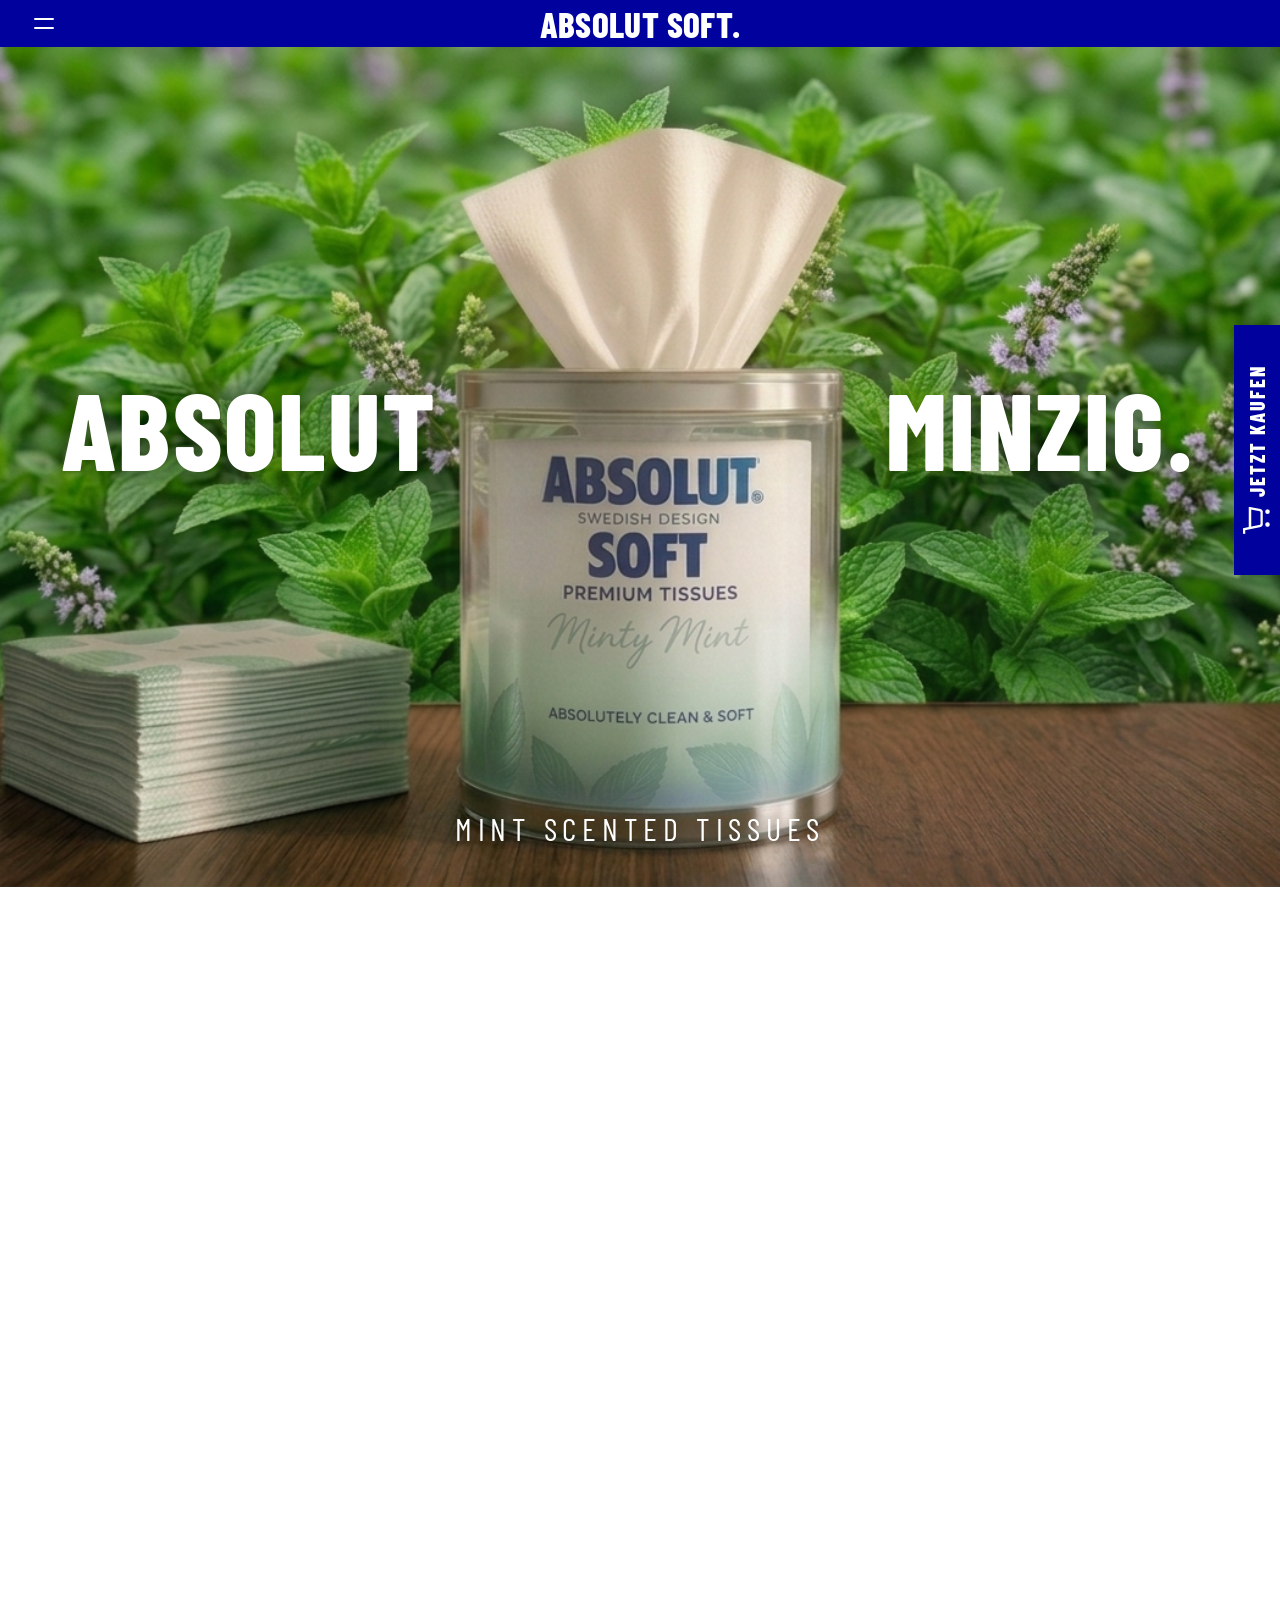
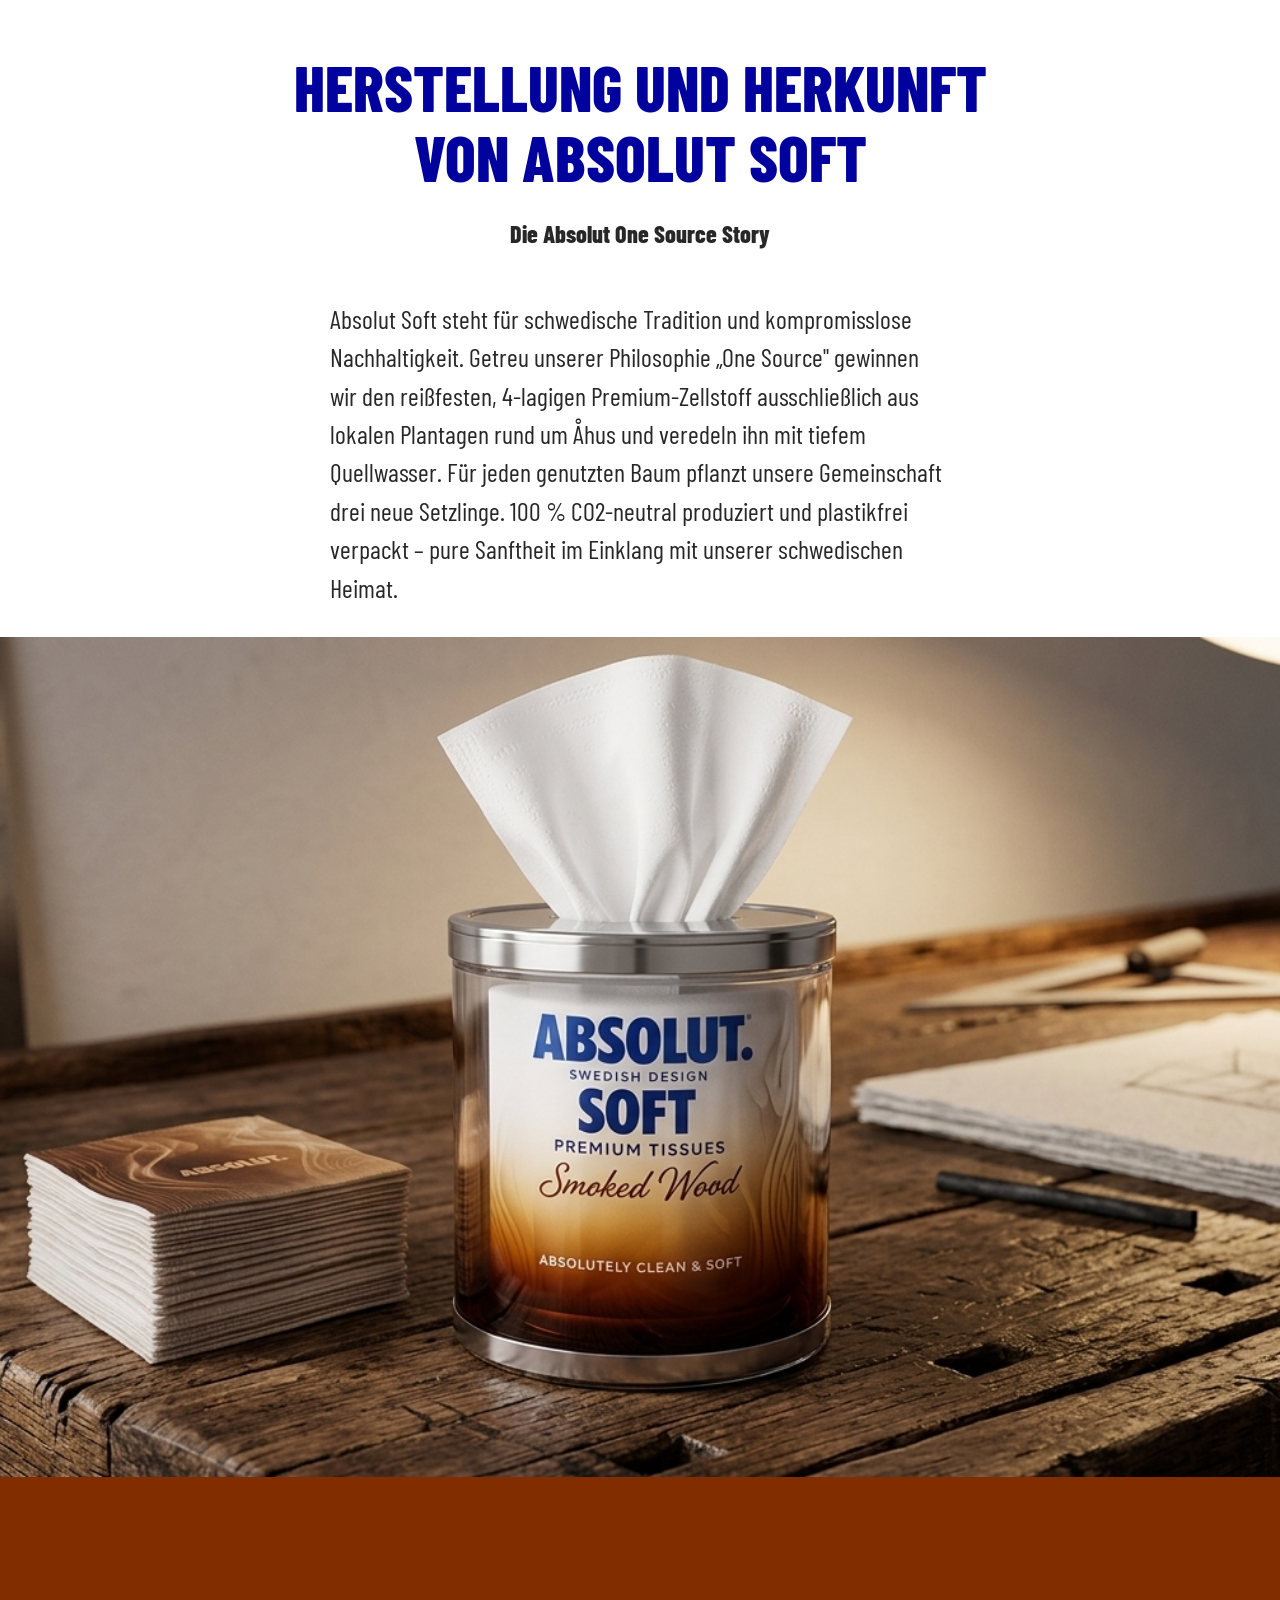
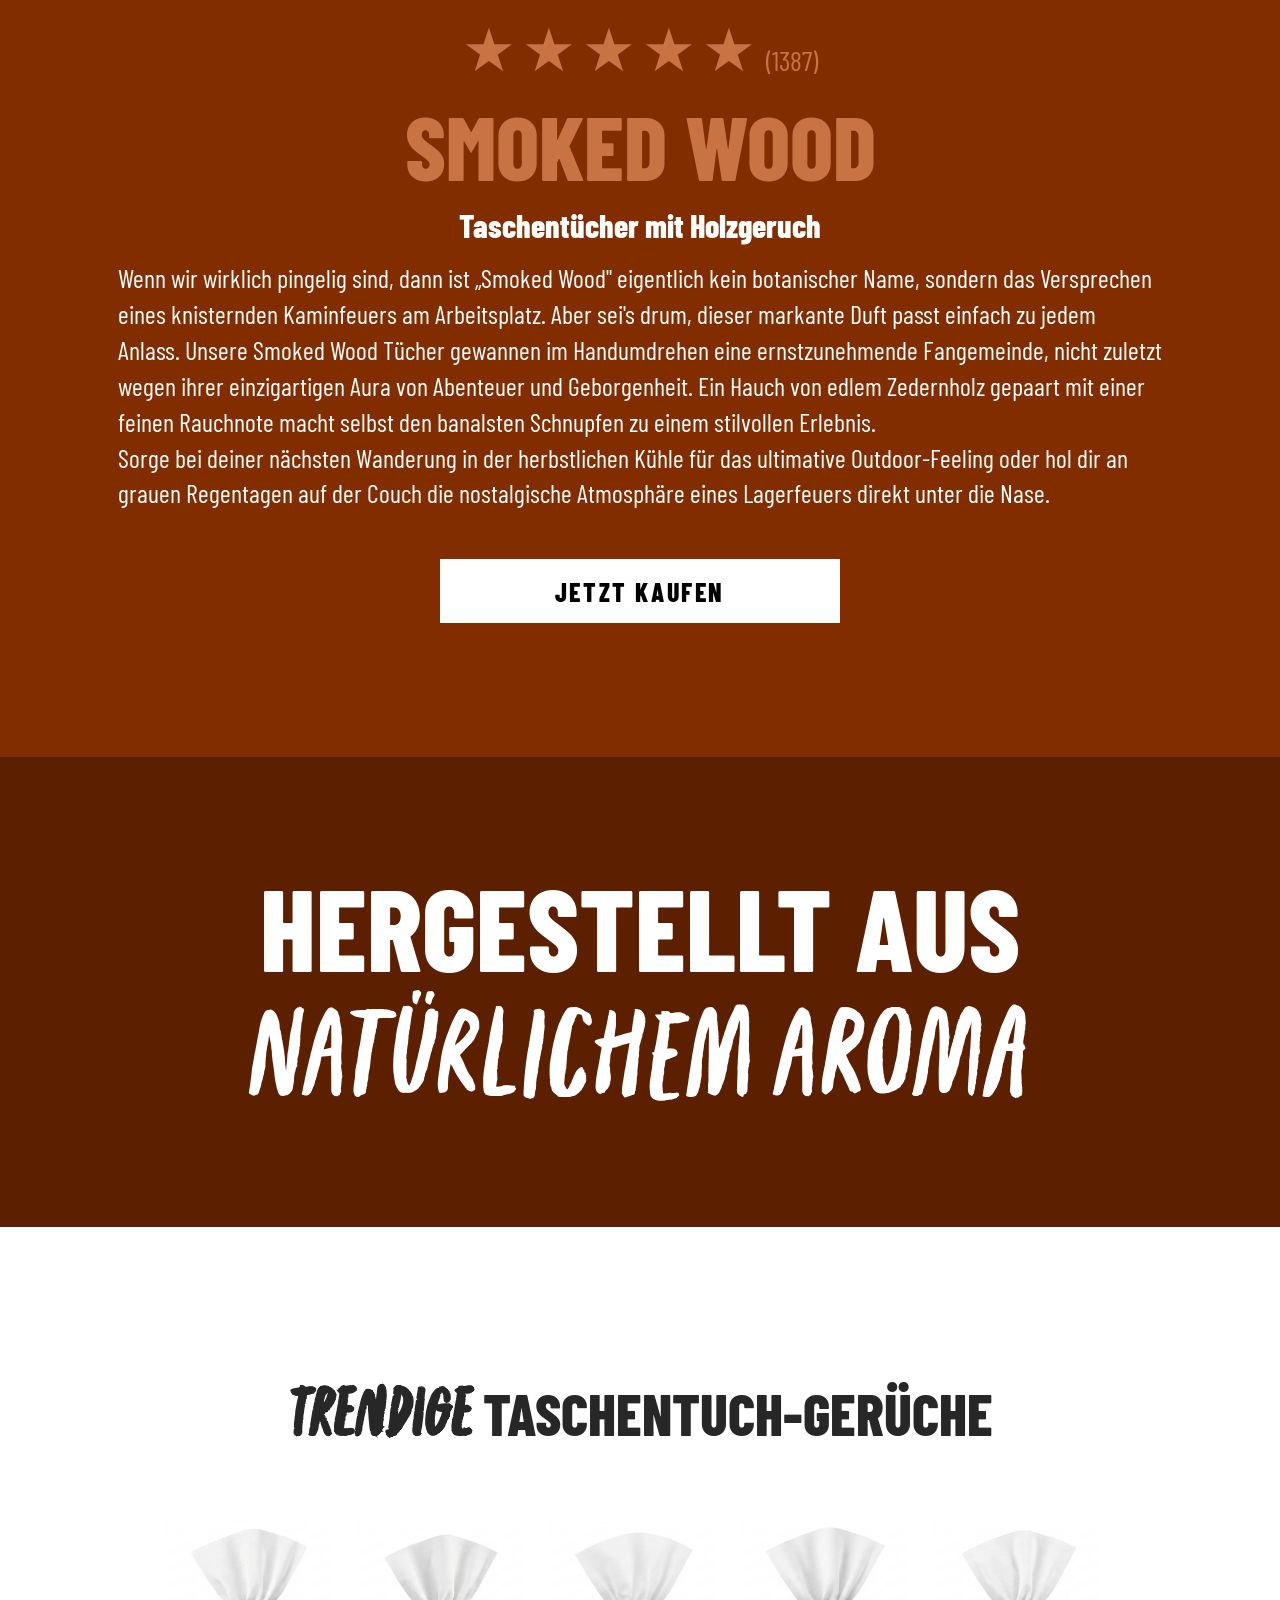
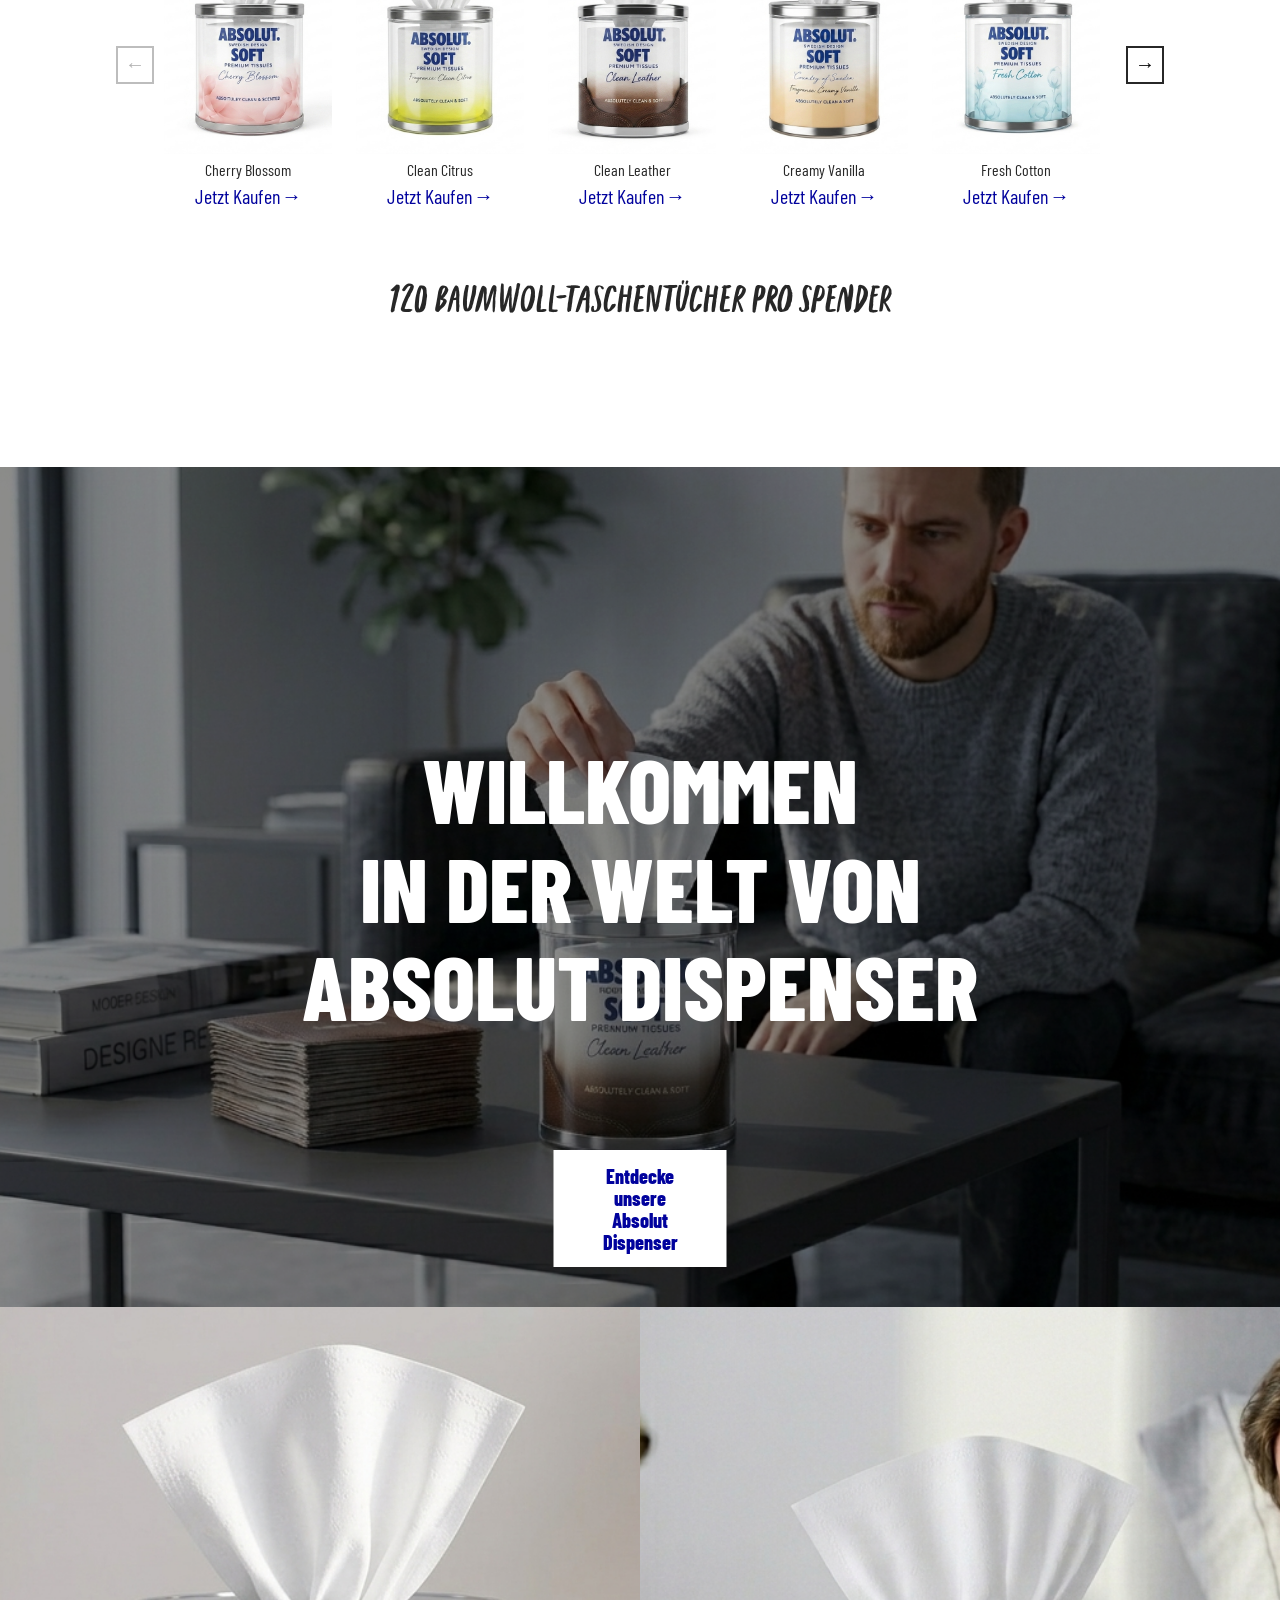
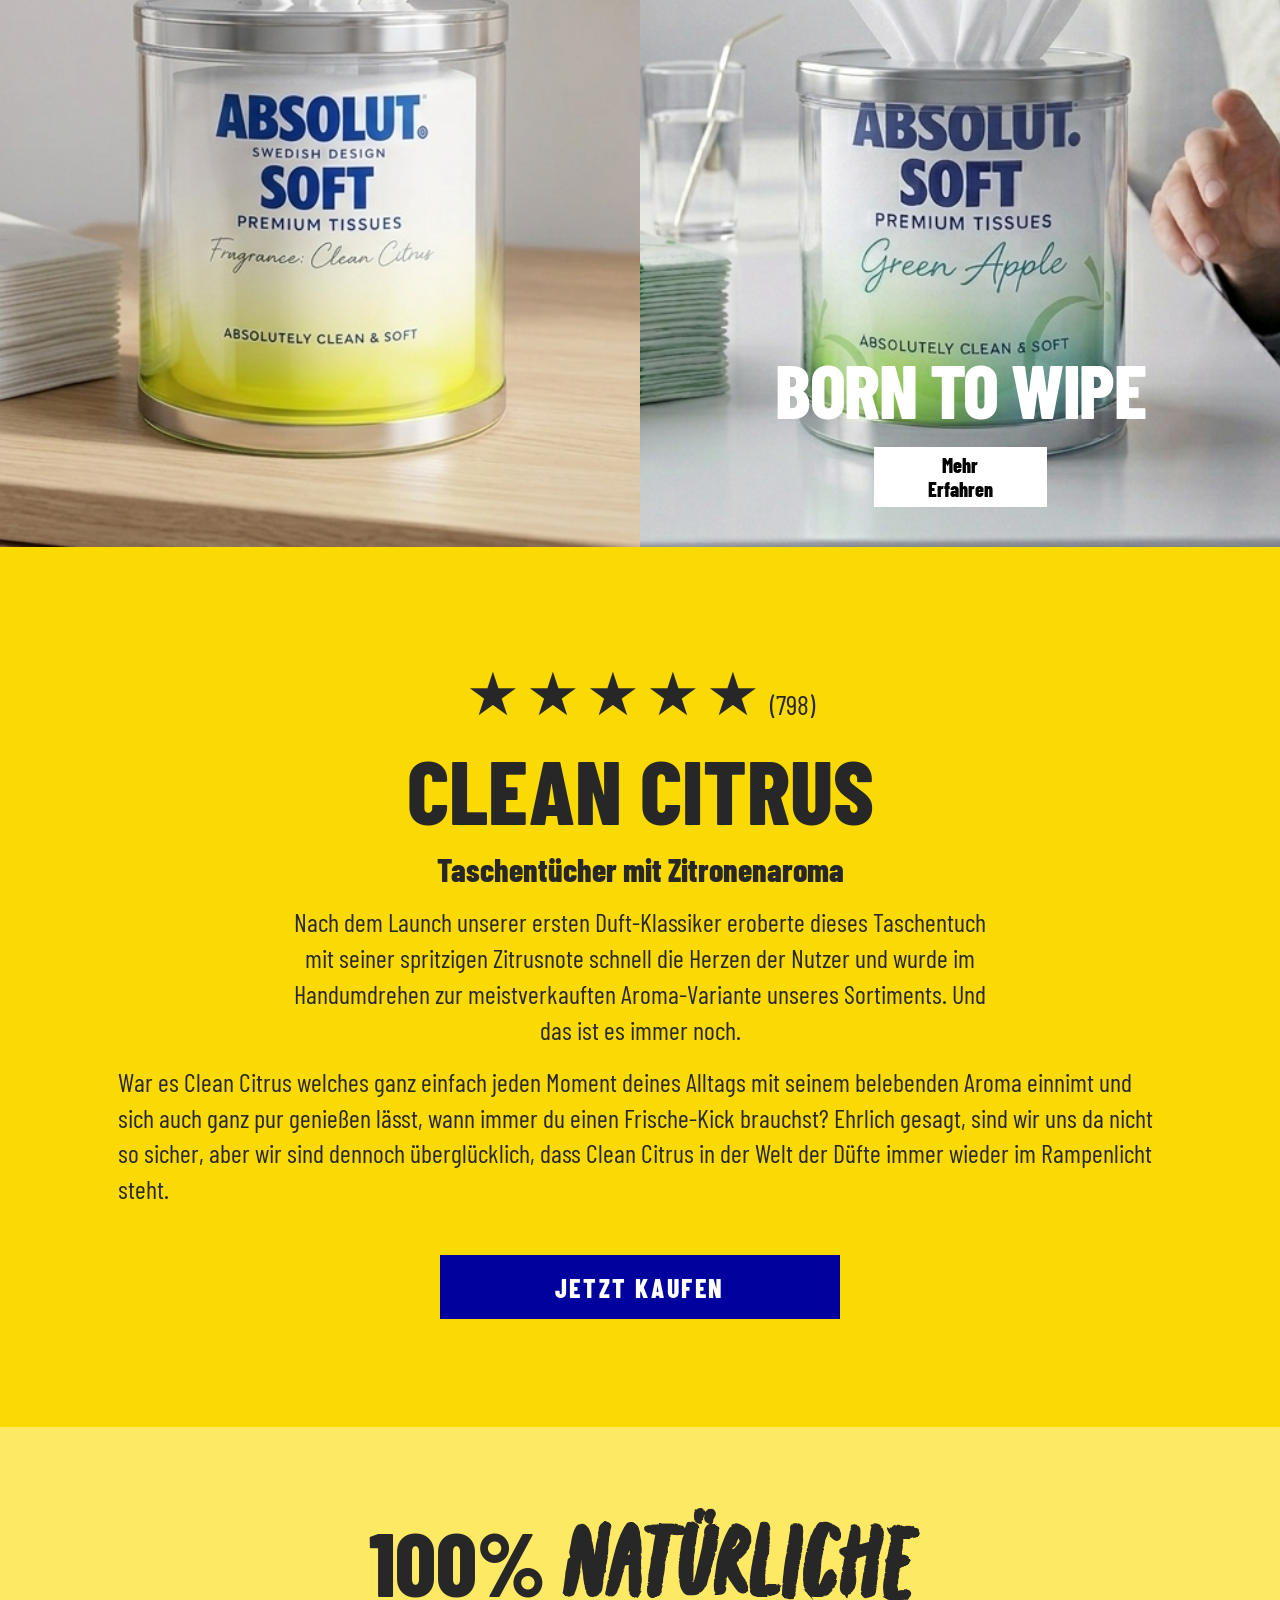
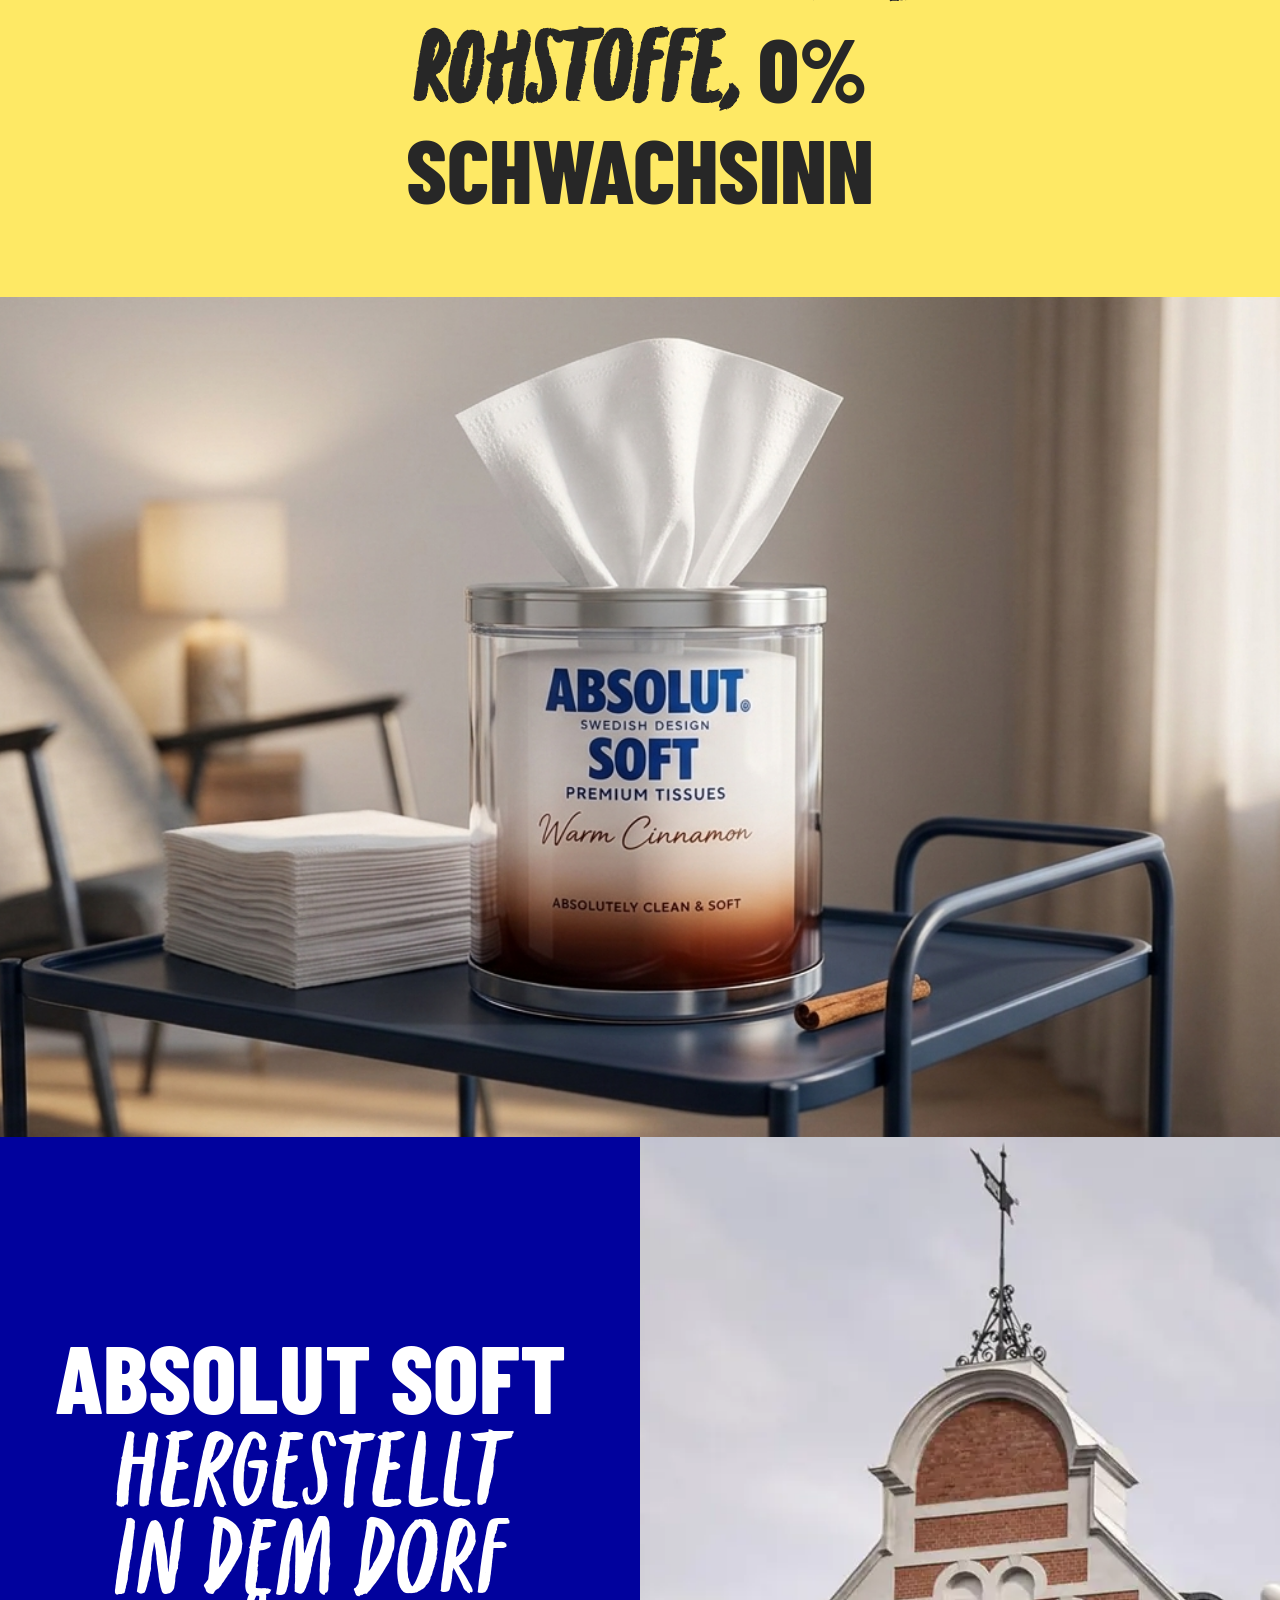
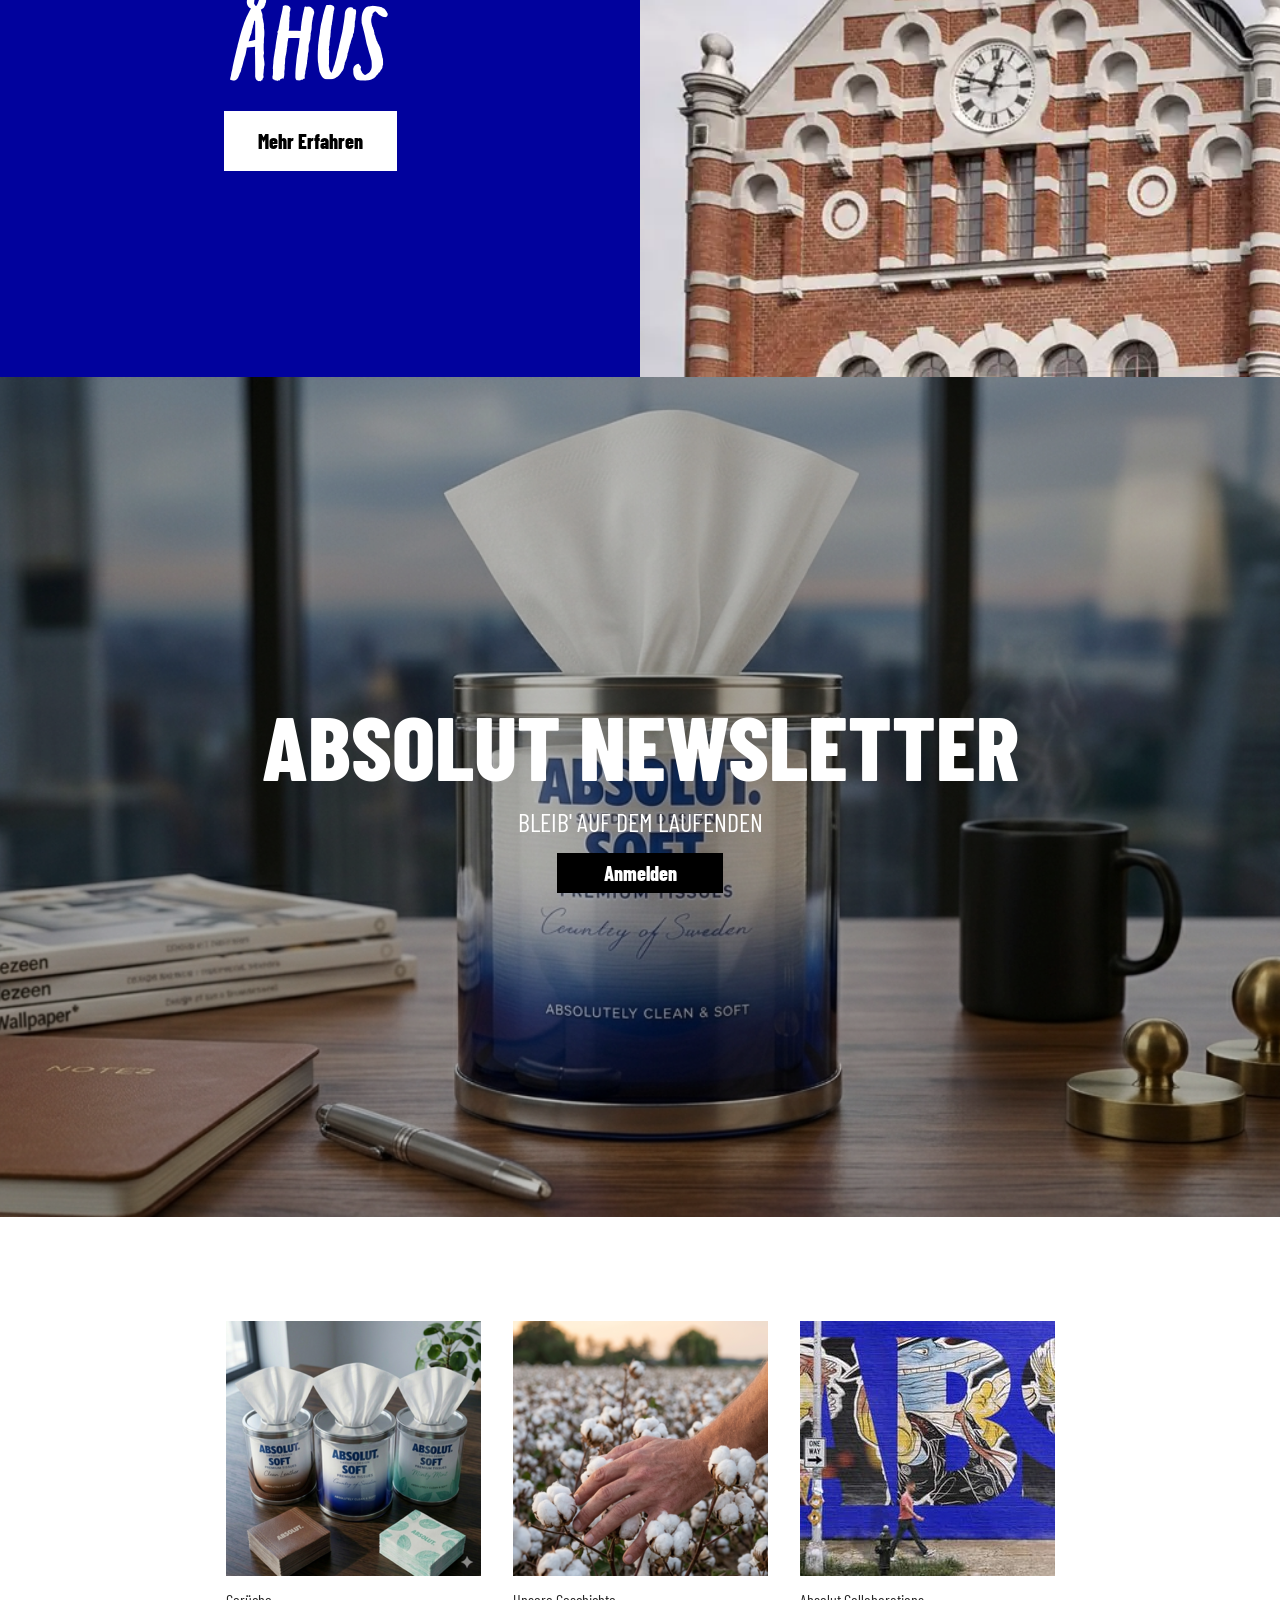
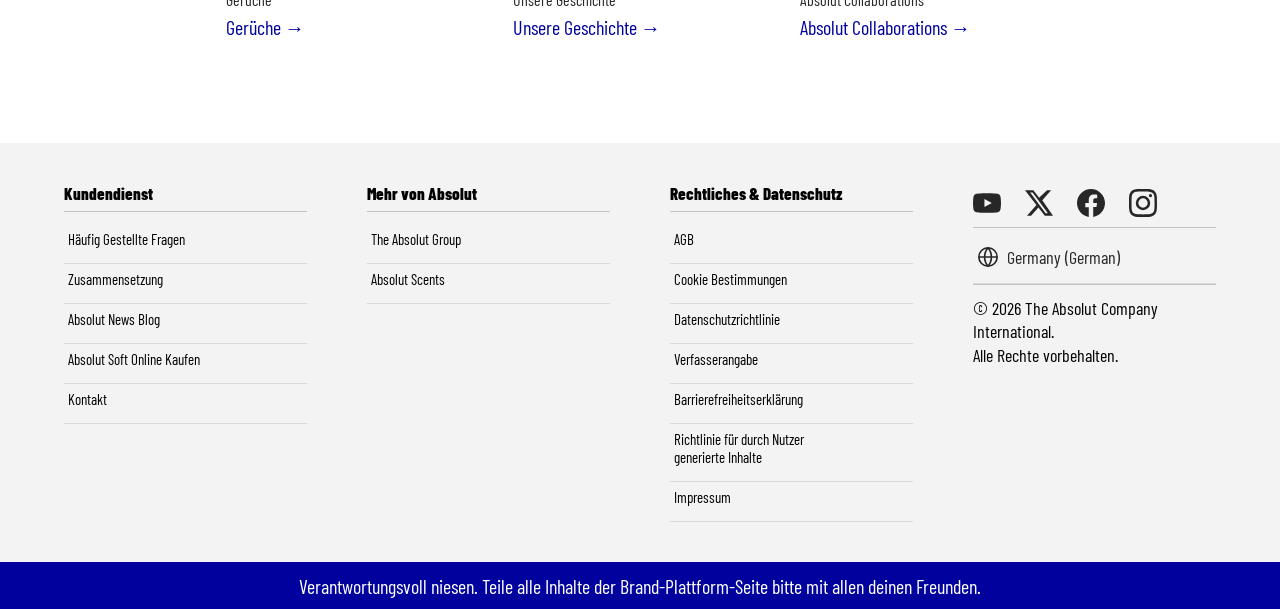
==== commit 86e99e2e: "Final" ====
--- a/index.html
+++ b/index.html
@@ -41,7 +41,7 @@
     </div>
 
     <!-- FIXED SIDE BUTTON -->
-    <a href="#" class="side-buy-btn">
+    <a href="mailto:aer57057@stud.hs-furtwangen.de?subject=Sie%20bekommen%20eine%201.0" class="side-buy-btn">
         <svg class="cart-icon" viewBox="0 0 24 24" fill="none" stroke="currentColor" stroke-width="2">
             <circle cx="9" cy="21" r="1" />
             <circle cx="20" cy="21" r="1" />
@@ -132,7 +132,8 @@
                     oder hol dir an grauen Regentagen auf der Couch die nostalgische Atmosphäre eines Lagerfeuers direkt
                     unter die Nase. </p>
             </div>
-            <a href="#" class="btn-white-black">JETZT KAUFEN</a>
+            <a href="mailto:aer57057@stud.hs-furtwangen.de?subject=Sie%20bekommen%20eine%201.0"
+                class="btn-white-black">JETZT KAUFEN</a>
         </div>
         <div class="section-5-bottom">
             <p class="sec5-bottom-text">
@@ -154,67 +155,114 @@
                 <div class="scent-slider-viewport">
                     <div class="scent-slider" id="scentSlider">
                         <div class="scent-item">
-                            <img src="Bilder/Spender/Freigestellt/Cherry Blossom.png" alt="Cherry Blossom"
-                                class="scent-img" />
+                            <a href="mailto:aer57057@stud.hs-furtwangen.de?subject=Sie%20bekommen%20eine%201.0"
+                                class="scent-img-link">
+                                <img src="Bilder/Spender/Freigestellt/Cherry Blossom.png" alt="Cherry Blossom"
+                                    class="scent-img" />
+                            </a>
                             <p class="scent-name">Cherry Blossom</p>
-                            <a href="#" class="scent-buy">Jetzt Kaufen &rarr;</a>
-                        </div>
-                        <div class="scent-item">
-                            <img src="Bilder/Spender/Freigestellt/Clean Citrus.png" alt="Clean Citrus"
-                                class="scent-img" />
+                            <a href="mailto:aer57057@stud.hs-furtwangen.de?subject=Sie%20bekommen%20eine%201.0"
+                                class="scent-buy">Jetzt Kaufen &rarr;</a>
+                        </div>
+                        <div class="scent-item">
+                            <a href="mailto:aer57057@stud.hs-furtwangen.de?subject=Sie%20bekommen%20eine%201.0"
+                                class="scent-img-link">
+                                <img src="Bilder/Spender/Freigestellt/Clean Citrus.png" alt="Clean Citrus"
+                                    class="scent-img" />
+                            </a>
                             <p class="scent-name">Clean Citrus</p>
-                            <a href="#" class="scent-buy">Jetzt Kaufen &rarr;</a>
-                        </div>
-                        <div class="scent-item">
-                            <img src="Bilder/Spender/Freigestellt/Clean Leather.png" alt="Clean Leather"
-                                class="scent-img" />
+                            <a href="mailto:aer57057@stud.hs-furtwangen.de?subject=Sie%20bekommen%20eine%201.0"
+                                class="scent-buy">Jetzt Kaufen &rarr;</a>
+                        </div>
+                        <div class="scent-item">
+                            <a href="mailto:aer57057@stud.hs-furtwangen.de?subject=Sie%20bekommen%20eine%201.0"
+                                class="scent-img-link">
+                                <img src="Bilder/Spender/Freigestellt/Clean Leather.png" alt="Clean Leather"
+                                    class="scent-img" />
+                            </a>
                             <p class="scent-name">Clean Leather</p>
-                            <a href="#" class="scent-buy">Jetzt Kaufen &rarr;</a>
-                        </div>
-                        <div class="scent-item">
-                            <img src="Bilder/Spender/Freigestellt/Creamy Vanilla.png" alt="Creamy Vanilla"
-                                class="scent-img" />
+                            <a href="mailto:aer57057@stud.hs-furtwangen.de?subject=Sie%20bekommen%20eine%201.0"
+                                class="scent-buy">Jetzt Kaufen &rarr;</a>
+                        </div>
+                        <div class="scent-item">
+                            <a href="mailto:aer57057@stud.hs-furtwangen.de?subject=Sie%20bekommen%20eine%201.0"
+                                class="scent-img-link">
+                                <img src="Bilder/Spender/Freigestellt/Creamy Vanilla.png" alt="Creamy Vanilla"
+                                    class="scent-img" />
+                            </a>
                             <p class="scent-name">Creamy Vanilla</p>
-                            <a href="#" class="scent-buy">Jetzt Kaufen &rarr;</a>
-                        </div>
-                        <div class="scent-item">
-                            <img src="Bilder/Spender/Freigestellt/Fresh Cotton.png" alt="Fresh Cotton"
-                                class="scent-img" />
+                            <a href="mailto:aer57057@stud.hs-furtwangen.de?subject=Sie%20bekommen%20eine%201.0"
+                                class="scent-buy">Jetzt Kaufen &rarr;</a>
+                        </div>
+                        <div class="scent-item">
+                            <a href="mailto:aer57057@stud.hs-furtwangen.de?subject=Sie%20bekommen%20eine%201.0"
+                                class="scent-img-link">
+                                <img src="Bilder/Spender/Freigestellt/Fresh Cotton.png" alt="Fresh Cotton"
+                                    class="scent-img" />
+                            </a>
                             <p class="scent-name">Fresh Cotton</p>
-                            <a href="#" class="scent-buy">Jetzt Kaufen &rarr;</a>
-                        </div>
-                        <div class="scent-item">
-                            <img src="Bilder/Spender/Freigestellt/Green Apple.png" alt="Green Apple"
-                                class="scent-img" />
+                            <a href="mailto:aer57057@stud.hs-furtwangen.de?subject=Sie%20bekommen%20eine%201.0"
+                                class="scent-buy">Jetzt Kaufen &rarr;</a>
+                        </div>
+                        <div class="scent-item">
+                            <a href="mailto:aer57057@stud.hs-furtwangen.de?subject=Sie%20bekommen%20eine%201.0"
+                                class="scent-img-link">
+                                <img src="Bilder/Spender/Freigestellt/Green Apple.png" alt="Green Apple"
+                                    class="scent-img" />
+                            </a>
                             <p class="scent-name">Green Apple</p>
-                            <a href="#" class="scent-buy">Jetzt Kaufen &rarr;</a>
-                        </div>
-                        <div class="scent-item">
-                            <img src="Bilder/Spender/Freigestellt/Minty Mint.png" alt="Minty Mint" class="scent-img" />
+                            <a href="mailto:aer57057@stud.hs-furtwangen.de?subject=Sie%20bekommen%20eine%201.0"
+                                class="scent-buy">Jetzt Kaufen &rarr;</a>
+                        </div>
+                        <div class="scent-item">
+                            <a href="mailto:aer57057@stud.hs-furtwangen.de?subject=Sie%20bekommen%20eine%201.0"
+                                class="scent-img-link">
+                                <img src="Bilder/Spender/Freigestellt/Minty Mint.png" alt="Minty Mint"
+                                    class="scent-img" />
+                            </a>
                             <p class="scent-name">Minty Mint</p>
-                            <a href="#" class="scent-buy">Jetzt Kaufen &rarr;</a>
-                        </div>
-                        <div class="scent-item">
-                            <img src="Bilder/Spender/Freigestellt/Scentless.png" alt="Scentless" class="scent-img" />
+                            <a href="mailto:aer57057@stud.hs-furtwangen.de?subject=Sie%20bekommen%20eine%201.0"
+                                class="scent-buy">Jetzt Kaufen &rarr;</a>
+                        </div>
+                        <div class="scent-item">
+                            <a href="mailto:aer57057@stud.hs-furtwangen.de?subject=Sie%20bekommen%20eine%201.0"
+                                class="scent-img-link">
+                                <img src="Bilder/Spender/Freigestellt/Scentless.png" alt="Scentless"
+                                    class="scent-img" />
+                            </a>
                             <p class="scent-name">Scentless</p>
-                            <a href="#" class="scent-buy">Jetzt Kaufen &rarr;</a>
-                        </div>
-                        <div class="scent-item">
-                            <img src="Bilder/Spender/Freigestellt/Smoked Wood.png" alt="Smoked Wood"
-                                class="scent-img" />
+                            <a href="mailto:aer57057@stud.hs-furtwangen.de?subject=Sie%20bekommen%20eine%201.0"
+                                class="scent-buy">Jetzt Kaufen &rarr;</a>
+                        </div>
+                        <div class="scent-item">
+                            <a href="mailto:aer57057@stud.hs-furtwangen.de?subject=Sie%20bekommen%20eine%201.0"
+                                class="scent-img-link">
+                                <img src="Bilder/Spender/Freigestellt/Smoked Wood.png" alt="Smoked Wood"
+                                    class="scent-img" />
+                            </a>
                             <p class="scent-name">Smoked Wood</p>
-                            <a href="#" class="scent-buy">Jetzt Kaufen &rarr;</a>
-                        </div>
-                        <div class="scent-item">
-                            <img src="Bilder/Spender/Freigestellt/Soft Peach.png" alt="Soft Peach" class="scent-img" />
+                            <a href="mailto:aer57057@stud.hs-furtwangen.de?subject=Sie%20bekommen%20eine%201.0"
+                                class="scent-buy">Jetzt Kaufen &rarr;</a>
+                        </div>
+                        <div class="scent-item">
+                            <a href="mailto:aer57057@stud.hs-furtwangen.de?subject=Sie%20bekommen%20eine%201.0"
+                                class="scent-img-link">
+                                <img src="Bilder/Spender/Freigestellt/Soft Peach.png" alt="Soft Peach"
+                                    class="scent-img" />
+                            </a>
                             <p class="scent-name">Soft Peach</p>
-                            <a href="#" class="scent-buy">Jetzt Kaufen &rarr;</a>
-                        </div>
-                        <div class="scent-item">
-                            <img src="Bilder/Spender/Freigestellt/Warm Cinnamon.png" alt="Warm Cinnamon"
-                                class="scent-img" />
+                            <a href="mailto:aer57057@stud.hs-furtwangen.de?subject=Sie%20bekommen%20eine%201.0"
+                                class="scent-buy">Jetzt Kaufen &rarr;</a>
+                        </div>
+                        <div class="scent-item">
+                            <a href="mailto:aer57057@stud.hs-furtwangen.de?subject=Sie%20bekommen%20eine%201.0"
+                                class="scent-img-link">
+                                <img src="Bilder/Spender/Freigestellt/Warm Cinnamon.png" alt="Warm Cinnamon"
+                                    class="scent-img" />
+                            </a>
                             <p class="scent-name">Warm Cinnamon</p>
-                            <a href="#" class="scent-buy">Jetzt Kaufen &rarr;</a>
+                            <a href="mailto:aer57057@stud.hs-furtwangen.de?subject=Sie%20bekommen%20eine%201.0"
+                                class="scent-buy">Jetzt Kaufen &rarr;</a>
                         </div>
                     </div>
                 </div>
@@ -230,23 +278,22 @@
         <div class="section-7-inner">
             <h2 class="sec7-headline">WILLKOMMEN<br> IN DER WELT VON <br>ABSOLUT DISPENSER</h2>
         </div>
-        <a href="#" class="btn-blue-dispenser">Entdecke <br> unsere<br />Absolut <br> Dispenser</a>
+        <a href="mailto:aer57057@stud.hs-furtwangen.de?subject=Sie%20bekommen%20eine%201.0"
+            class="btn-blue-dispenser">Entdecke <br> unsere<br />Absolut <br> Dispenser</a>
     </section>
 
     <!-- SECTION 8: Born to Wipe -->
-    <!-- Desktop: left = Clean Citrus, right = Green Apple Person -->
-    <!-- Mobile: shows Clean Citrus image (right slot, src swapped via CSS/JS) -->
     <section class="section section-8">
         <div class="section-8-left">
             <img src="Bilder/Spender/1440x660/Clean Citrus.png" alt="Absolut Soft Left" class="section-8-img" />
         </div>
         <div class="section-8-right">
-            <!-- Desktop: Green Apple Person; Mobile: overridden to Clean Citrus via JS -->
             <img src="Bilder/Spender/1440x660/Green Apple - Person.png" alt="Born to Wipe"
                 class="section-8-img section-8-img-right" id="sec8RightImg" />
             <div class="section-8-overlay">
                 <h2 class="sec8-headline">BORN TO WIPE</h2>
-                <a href="#" class="btn-white-more">Mehr<br>Erfahren</a>
+                <a href="mailto:aer57057@stud.hs-furtwangen.de?subject=Sie%20bekommen%20eine%201.0"
+                    class="btn-white-more">Mehr<br>Erfahren</a>
             </div>
         </div>
     </section>
@@ -271,7 +318,8 @@
                     gesagt, sind wir uns da nicht so sicher, aber wir sind dennoch überglücklich, dass Clean Citrus in
                     der Welt der Düfte immer wieder im Rampenlicht steht.</p>
             </div>
-            <a href="#" class="btn-white-black btn-sec9">JETZT KAUFEN</a>
+            <a href="mailto:aer57057@stud.hs-furtwangen.de?subject=Sie%20bekommen%20eine%201.0"
+                class="btn-white-black btn-sec9">JETZT KAUFEN</a>
         </div>
         <div class="section-5-bottom sec9-bottom">
             <p class="sec5-bottom-text sec9-bottom-text-override">
@@ -293,7 +341,8 @@
             <div class="sec11-text-inner">
                 <h2 class="sec11-headline">ABSOLUT SOFT</h2>
                 <p class="sec11-handwritten">HERGESTELLT <br> IN DEM DORF ÅHUS</p>
-                <a href="#" class="btn-white-more sec11-btn">Mehr Erfahren</a>
+                <a href="mailto:aer57057@stud.hs-furtwangen.de?subject=Sie%20bekommen%20eine%201.0"
+                    class="btn-white-more sec11-btn">Mehr Erfahren</a>
             </div>
         </div>
         <div class="section-11-right">
@@ -307,7 +356,8 @@
         <div class="section-12-overlay">
             <h2 class="sec12-headline">ABSOLUT NEWSLETTER</h2>
             <p class="sec12-sub">BLEIB' AUF DEM LAUFENDEN</p>
-            <a href="#" class="btn-black-subscribe">Anmelden</a>
+            <a href="mailto:aer57057@stud.hs-furtwangen.de?subject=Sie%20bekommen%20eine%201.0"
+                class="btn-black-subscribe">Anmelden</a>
         </div>
     </section>
 
@@ -316,17 +366,23 @@
         <div class="section-13-inner">
             <div class="three-img-grid">
                 <div class="three-img-item">
-                    <img src="Bilder/3-Spender.png" alt="Saubers" class="three-img" />
+                    <a href="mailto:aer57057@stud.hs-furtwangen.de?subject=Sie%20bekommen%20eine%201.0"
+                        class="three-img-img-link"><img src="Bilder/Spender/3-Spender.png" alt="Saubers"
+                            class="three-img" /></a>
                     <p class="three-img-title">Gerüche</p>
                     <a href="#" class="three-img-link">Gerüche <span class="link-arrow">&rarr;</span></a>
                 </div>
                 <div class="three-img-item">
-                    <img src="Bilder/Baumwolle.png" alt="Neues Einführen" class="three-img" />
+                    <a href="mailto:aer57057@stud.hs-furtwangen.de?subject=Sie%20bekommen%20eine%201.0"
+                        class="three-img-img-link"><img src="Bilder/Baumwolle.png" alt="Neues Einführen"
+                            class="three-img" /></a>
                     <p class="three-img-title">Unsere Geschichte</p>
                     <a href="#" class="three-img-link">Unsere Geschichte <span class="link-arrow">&rarr;</span></a>
                 </div>
                 <div class="three-img-item">
-                    <img src="Bilder/Collaborations.jpg" alt="Absolut Reinigung" class="three-img" />
+                    <a href="mailto:aer57057@stud.hs-furtwangen.de?subject=Sie%20bekommen%20eine%201.0"
+                        class="three-img-img-link"><img src="Bilder/Collaborations.jpg" alt="Absolut Reinigung"
+                            class="three-img" /></a>
                     <p class="three-img-title">Absolut Collaborations</p>
                     <a href="#" class="three-img-link">Absolut Collaborations <span class="link-arrow">&rarr;</span></a>
                 </div>
--- a/style.css
+++ b/style.css
@@ -3,15 +3,15 @@
    ============================================= */
 
 @font-face {
-    font-family: 'Absolut';
-    src: url('fonts/absolut-bold.woff') format('woff');
+    font-family: 'Barlow Condensed';
+    src: url('fonts/barlow-bold.woff') format('woff');
     font-weight: bold;
     font-style: normal;
 }
 
 @font-face {
-    font-family: 'Absolut';
-    src: url('fonts/absolut-regular.woff') format('woff');
+    font-family: 'Barlow Condensed';
+    src: url('fonts/barlow-regular.woff') format('woff');
     font-weight: normal;
     font-style: normal;
 }
@@ -33,8 +33,8 @@
     --nav-bg: #E8E8E8;
     --white: #ffffff;
     --black: #000000;
-    --font-futura-cond: 'Futura Condensed Extra', 'Arial Narrow', sans-serif;
-    --font-futura: 'Futura', 'Century Gothic', Futura, sans-serif;
+    --font-futura-cond: 'Barlow Condensed', 'Arial Narrow', sans-serif;
+    --font-futura: 'Barlow Condensed', 'Arial Narrow', sans-serif;
     --font-handwritten: 'Absolut Handwritten', cursive;
 
     /* Section 5/9 colors – overridden per page */
@@ -174,6 +174,7 @@
     font-family: var(--font-futura-cond);
     color: var(--white);
     font-size: 35px;
+    font-weight: bold;
     letter-spacing: 0.01em;
     cursor: pointer;
     text-decoration: none;
@@ -352,6 +353,7 @@
     color: var(--white);
     font-family: var(--font-futura-cond);
     font-size: 20px;
+    font-weight: bold;
     letter-spacing: 0.1em;
     display: flex;
     align-items: center;
@@ -413,10 +415,10 @@
     flex: 1;
     display: flex;
     align-items: center;
-    justify-content: space-between;
+    justify-content: center;
     /* HERO-TEXT FIX: Mindestabstand zwischen den beiden Texten.
        Verhindert Berührung bei Tablet-Breiten (769px–1100px). */
-    gap: clamp(2rem, 6vw, 6rem);
+    gap: clamp(16rem, 35vw, 32rem);
     /* Kein Overflow-Clipping: Texte werden stattdessen kleiner */
     overflow: visible;
 }
@@ -436,7 +438,7 @@
     line-height: 1;
     text-shadow: 0 2px 20px rgba(0, 0, 0, 0.35);
     /* Padding ebenfalls fluid */
-    padding-left: clamp(0.5rem, 2vw, 2rem);
+    padding-left: clamp(0.5rem, 2vw, 0.5rem);
     white-space: nowrap;
     flex-shrink: 0;
 }
@@ -450,7 +452,7 @@
     line-height: 1;
     text-align: right;
     text-shadow: 0 2px 20px rgba(0, 0, 0, 0.35);
-    padding-right: clamp(0.5rem, 2.5vw, 2.5rem);
+    padding-right: clamp(0.5rem, 2.5vw, 4.5rem);
     white-space: nowrap;
     flex-shrink: 0;
 }
@@ -515,11 +517,15 @@
     text-align: center;
     padding: 0 20px;
     width: 100%;
+    display: flex;
+    flex-direction: column;
+    align-items: center;
+    gap: 0;
 }
 
 .section-3-headline {
     font-family: var(--font-futura-cond);
-    font-size: 64px;
+    font-size: 60px;
     color: var(--blue);
     line-height: 1.1;
     text-align: center;
@@ -528,20 +534,20 @@
 
 .section-3-subheadline {
     font-family: var(--font-futura-cond);
-    font-size: 24px;
+    font-size: 32px;
     color: var(--dark-text);
-    margin-top: 12px;
+    margin-top: 8px;
     text-align: center;
 }
 
 .section-3-textblock {
-    max-width: 580px;
-    margin: 0 auto;
+    max-width: 680px;
+    margin: 32px auto 0;
     text-align: left;
     position: absolute;
     left: 50%;
     transform: translateX(-50%);
-    bottom: 20px;
+    bottom: 60px;
 }
 
 .section-3-text {
@@ -634,6 +640,7 @@
     color: var(--black);
     font-family: var(--font-futura-cond);
     font-size: 26px;
+    font-weight: bold;
     letter-spacing: 0.1em;
     border: none;
     cursor: pointer;
@@ -657,6 +664,7 @@
 .sec5-bottom-top {
     font-family: var(--font-futura-cond);
     font-size: 120px;
+    font-weight: bold;
     display: block;
     text-transform: uppercase;
     line-height: 1.0;
@@ -751,6 +759,7 @@
 .sec9-line1 {
     font-family: var(--font-futura-cond);
     font-size: 96px;
+    font-weight: bold;
     line-height: 1.0;
     display: block;
     text-transform: uppercase;
@@ -759,6 +768,7 @@
 
 .sec9-line2 {
     font-size: 96px;
+    font-weight: bold;
     line-height: 1.0;
     display: block;
     text-transform: uppercase;
@@ -768,6 +778,7 @@
 .sec9-line3 {
     font-family: var(--font-futura-cond);
     font-size: 96px;
+    font-weight: bold;
     line-height: 1.0;
     display: block;
     text-transform: uppercase;
@@ -792,6 +803,7 @@
     color: var(--black);
     font-family: var(--font-futura-cond);
     font-size: 20px;
+    font-weight: bold;
     border: none;
     cursor: pointer;
     transition: background 0.2s;
@@ -812,6 +824,7 @@
     color: var(--white);
     font-family: var(--font-futura-cond);
     font-size: 20px;
+    font-weight: bold;
     border: none;
     cursor: pointer;
     transition: background 0.2s;
@@ -831,6 +844,7 @@
     color: var(--blue);
     font-family: var(--font-futura-cond);
     font-size: 20px;
+    font-weight: bold;
     text-align: center;
     line-height: 1.1;
     cursor: pointer;
@@ -863,7 +877,7 @@
 
 .sec6-handwritten {
     font-family: var(--font-handwritten);
-    font-size: 68px;
+    font-size: 62px;
     color: var(--dark-text);
     padding-right: 10px;
 }
@@ -967,6 +981,26 @@
     color: var(--dark-text);
     text-align: center;
     margin-top: 68px;
+}
+
+/* ---- Scent image link wrapper (Abschnitt 6) ----
+   Bilder in Abschnitt 6 sind jetzt in einem <a>-Tag
+   verpackt. display:block verhindert das Inline-Gap
+   unter dem Bild; overflow:hidden hält den Zoom-Effekt
+   beim Hover innerhalb der Bildgrenzen. */
+.scent-img-link {
+    display: block;
+    overflow: hidden;
+    cursor: pointer;
+    line-height: 0;
+}
+
+.scent-img-link .scent-img {
+    transition: transform 0.3s ease;
+}
+
+.scent-img-link:hover .scent-img {
+    transform: scale(1.06);
 }
 
 /* ---- SECTION 7 ---- */
@@ -1236,6 +1270,24 @@
 .three-img-link:hover .link-arrow {
     transform: translateX(5px);
 }
+
+/* ---- Three-image link wrapper (Abschnitt 13) ----
+   Bilder in Abschnitt 13 sind jetzt in einem <a>-Tag
+   verpackt. display:block entfernt den Inline-Gap. */
+.three-img-img-link {
+    display: block;
+    line-height: 0;
+    overflow: hidden;
+}
+
+.three-img-img-link .three-img {
+    transition: opacity 0.3s ease;
+}
+
+.three-img-img-link:hover .three-img {
+    opacity: 0.75;
+}
+
 
 /* ---- SECTION 14: Footer ---- */
 .section-14 {
@@ -1584,7 +1636,7 @@
 
     .section-3-subheadline {
         font-size: clamp(16px, 2vw, 24px);
-        margin-top: 0;
+        margin-top: 6px;
     }
 
     .section-3-text {
@@ -1785,21 +1837,21 @@
 
     /* ---- Side buy button ---- */
     .side-buy-btn {
-        width: 180px;
+        width: 160px;
         height: 36px;
-        font-size: 14px;
-        right: -72px;
+        font-size: 18px;
+        right: -64px;
         gap: 6px;
     }
 
     .side-buy-btn:hover {
-        height: 44px;
-        right: -68px;
+        height: 68px;
+        right: -90px;
     }
 
     .side-buy-btn .cart-icon {
-        width: 18px;
-        height: 18px;
+        width: 20px;
+        height: 20px;
     }
 
     /* ---- Sec 2 & 3 ---- */
@@ -1815,16 +1867,21 @@
     }
 
     .section-3 {
-        height: 402px;
-        padding: 40px 0 20px;
-        align-items: flex-start;
+        height: auto;
+        min-height: 402px;
+        padding: 50px 20px 50px;
+        align-items: center;
+        justify-content: center;
     }
 
     .section-3-textblock {
         position: static;
         transform: none;
-        margin: 16px auto 0;
+        left: auto;
+        bottom: auto;
+        margin: 20px auto 0;
         max-width: 90%;
+        width: 100%;
     }
 
     .section-3-headline {
@@ -1833,10 +1890,11 @@
 
     .section-3-subheadline {
         font-size: 18px;
+        margin-top: 10px;
     }
 
     .section-3-text {
-        font-size: 17px;
+        font-size: 20px;
     }
 
     /* ---- Sec 5 & 9 ---- */
